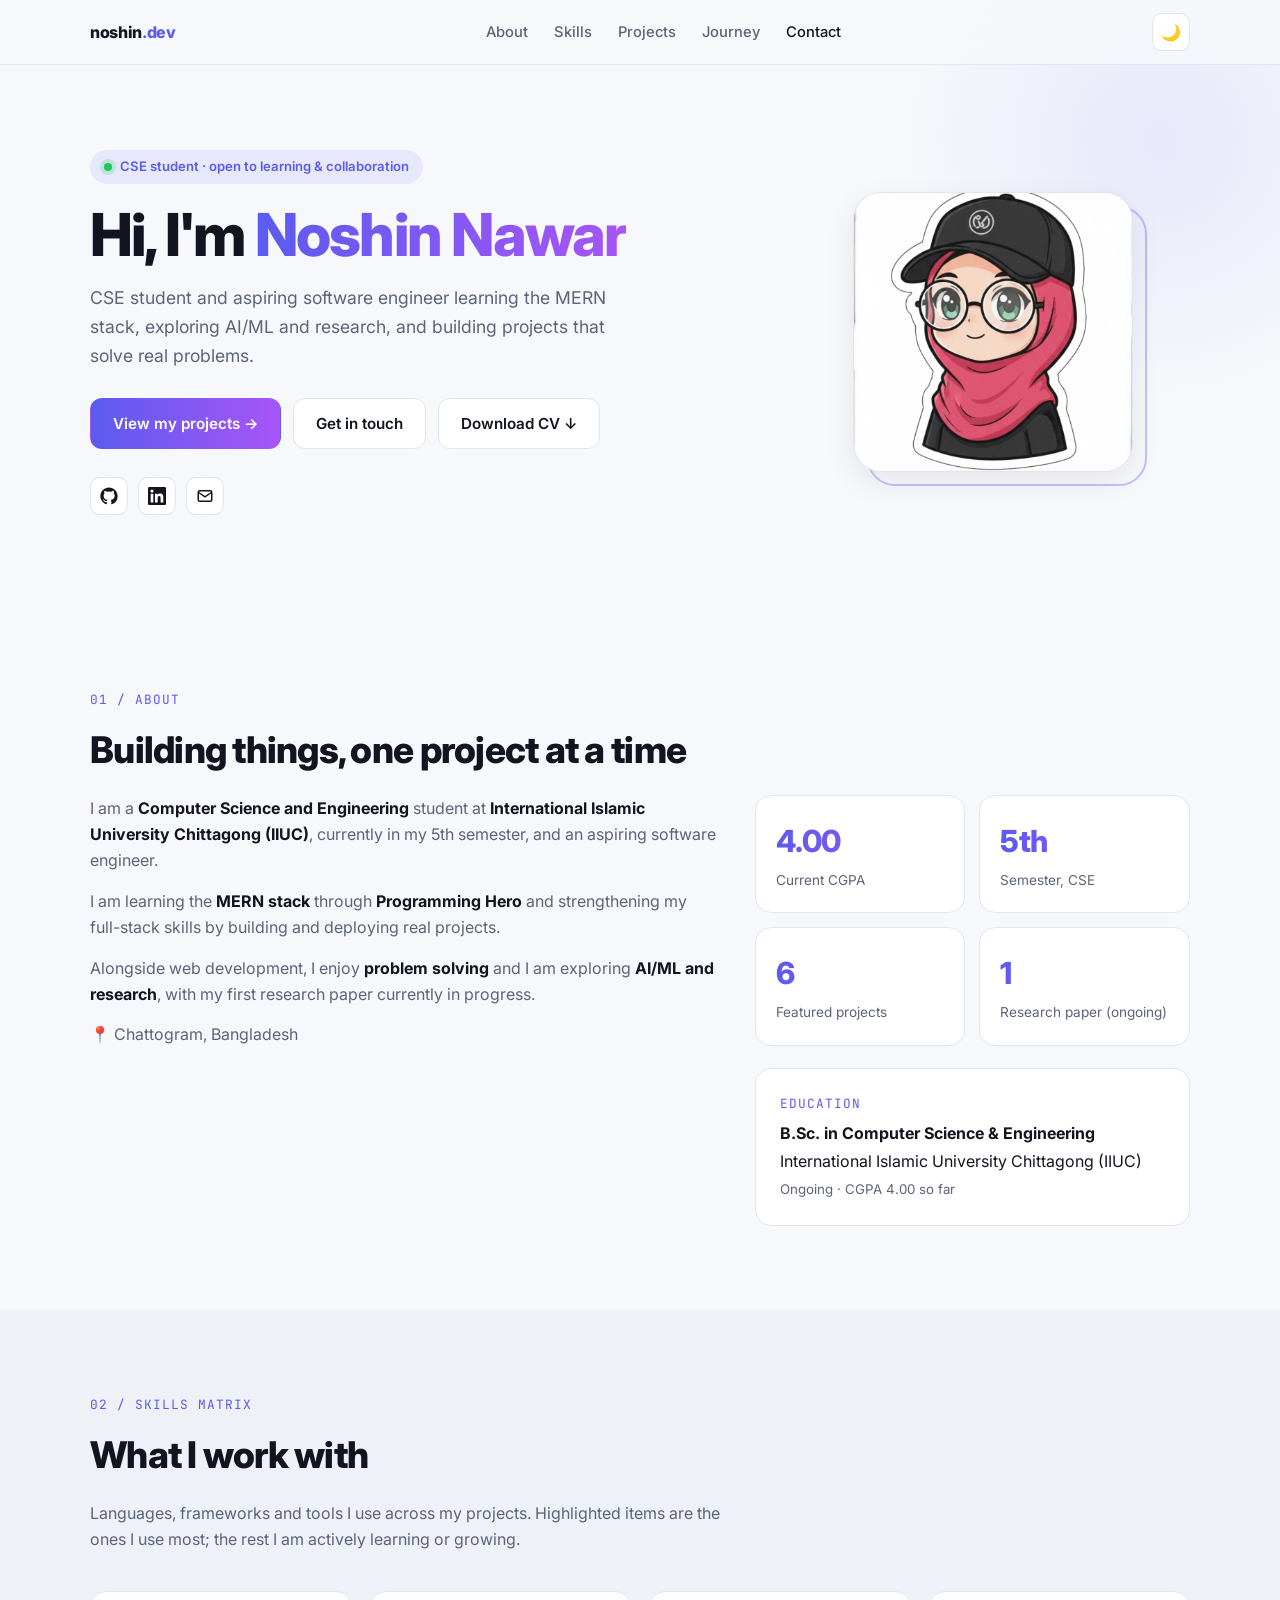
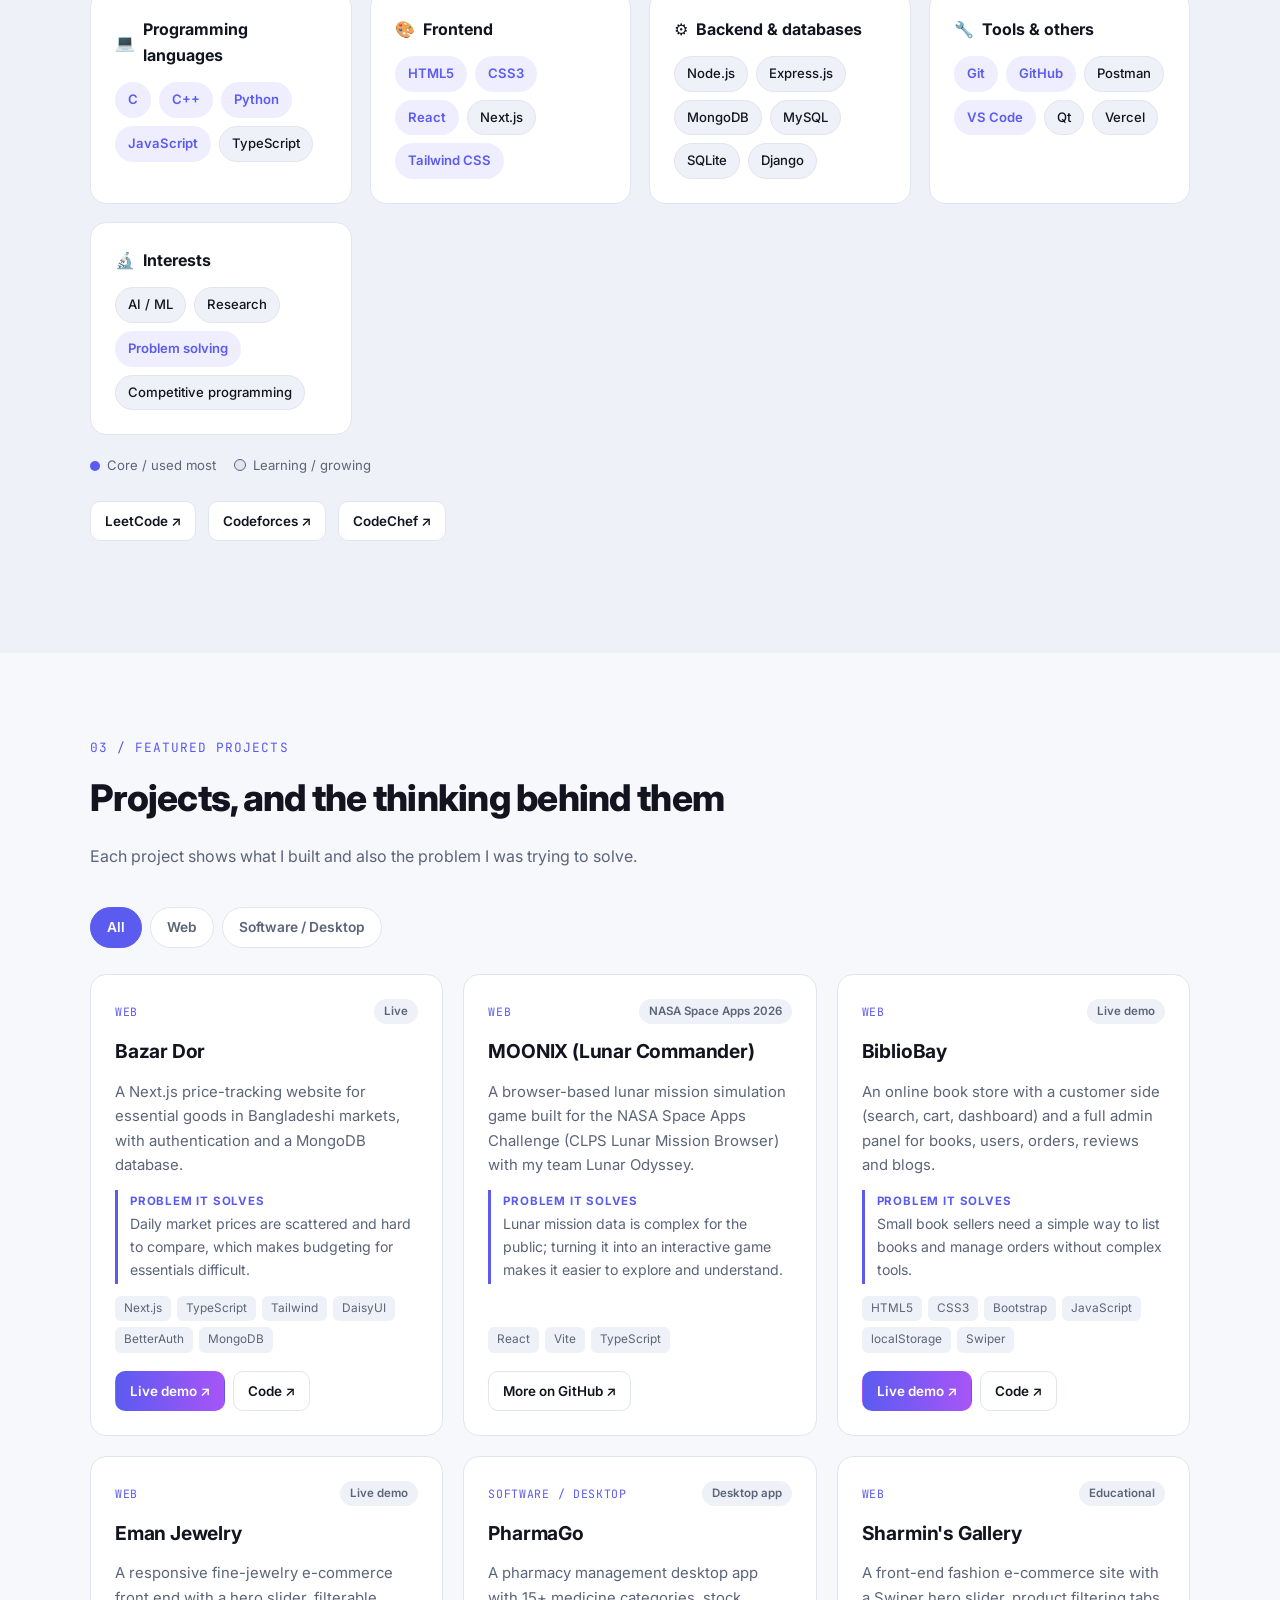
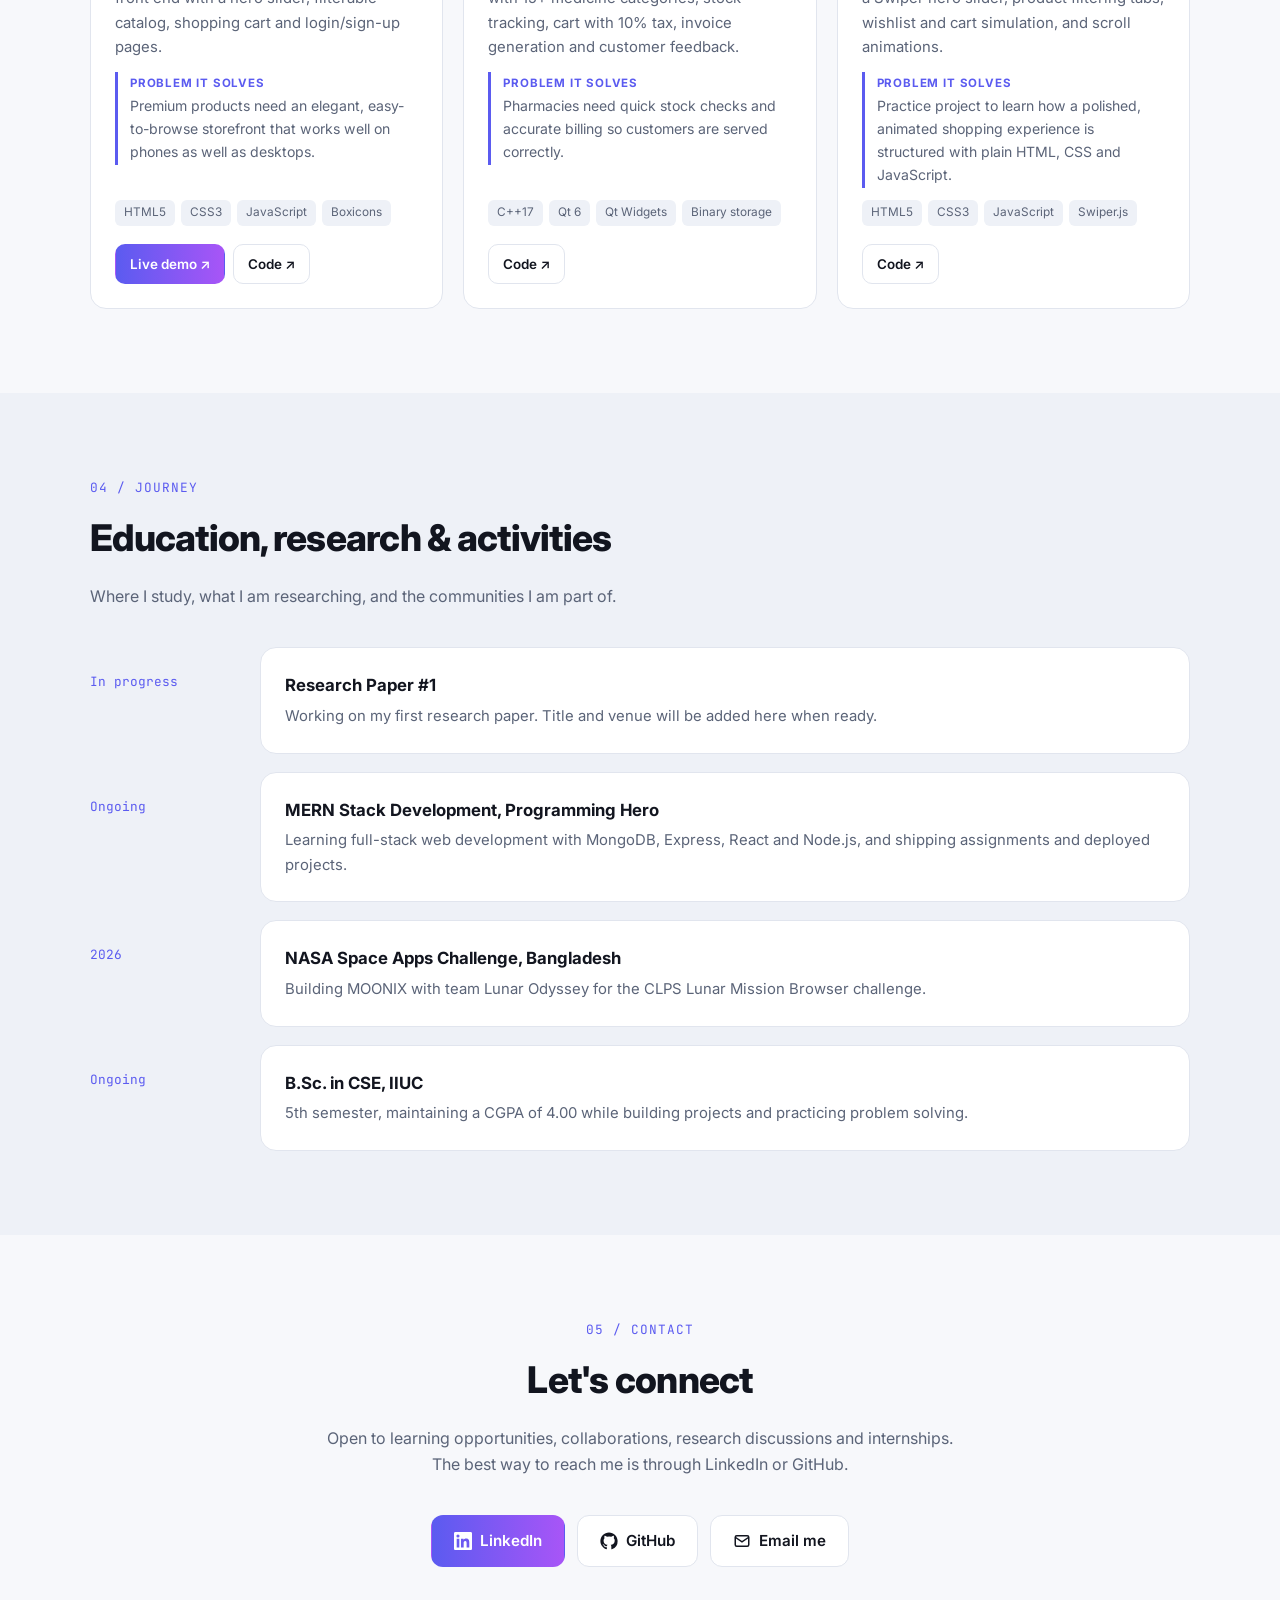
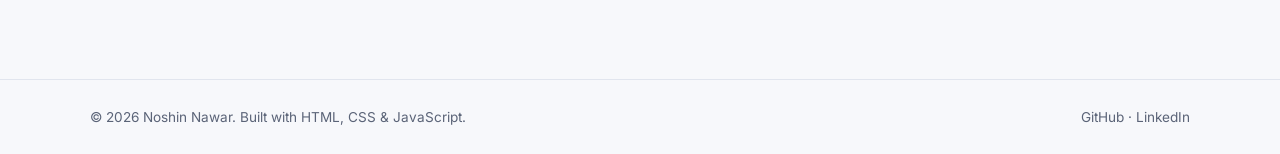
==== index.html @ 2059c321 "Initial portfolio commit" ====
<!doctype html>
<html lang="en">
  <head>
    <meta charset="UTF-8" />
    <meta name="viewport" content="width=device-width, initial-scale=1" />
    <title>Noshin Nawar | CSE Student & Aspiring Software Engineer</title>
    <meta
      name="description"
      content="Portfolio of Noshin Nawar, CSE student at IIUC, MERN stack learner, exploring AI/ML and research."
    />
    <link rel="preconnect" href="https://fonts.googleapis.com" />
    <link rel="preconnect" href="https://fonts.gstatic.com" crossorigin />
    <link
      href="https://fonts.googleapis.com/css2?family=Inter:wght@400;500;600;700;800&family=JetBrains+Mono:wght@500&display=swap"
      rel="stylesheet"
    />
    <style>
      :root {
        --bg: #f7f8fb;
        --surface: #ffffff;
        --surface-2: #eef1f7;
        --text: #12151f;
        --muted: #5b6478;
        --border: #e1e5ee;
        --accent: #5b5bf0;
        --accent-2: #a855f7;
        --accent-soft: rgba(91, 91, 240, 0.1);
        --shadow: 0 10px 30px rgba(20, 24, 50, 0.08);
        --radius: 16px;
      }
      :root[data-theme="dark"] {
        --bg: #0c0e16;
        --surface: #141826;
        --surface-2: #1b2033;
        --text: #eceff8;
        --muted: #9aa3ba;
        --border: #252b42;
        --accent: #8b8bff;
        --accent-2: #c084fc;
        --accent-soft: rgba(139, 139, 255, 0.14);
        --shadow: 0 10px 30px rgba(0, 0, 0, 0.35);
      }
      * {
        box-sizing: border-box;
        margin: 0;
        padding: 0;
      }
      html {
        scroll-behavior: smooth;
        scroll-padding-top: 76px;
      }
      body {
        font-family:
          Inter,
          system-ui,
          -apple-system,
          Segoe UI,
          sans-serif;
        background: var(--bg);
        color: var(--text);
        line-height: 1.65;
        -webkit-font-smoothing: antialiased;
      }
      a {
        color: inherit;
        text-decoration: none;
      }
      img {
        max-width: 100%;
        display: block;
      }
      .container {
        width: min(1100px, 100% - 40px);
        margin-inline: auto;
      }
      section {
        padding: 84px 0;
      }
      .eyebrow {
        font-family: "JetBrains Mono", monospace;
        font-size: 0.8rem;
        color: var(--accent);
        letter-spacing: 0.08em;
        text-transform: uppercase;
        margin-bottom: 10px;
      }
      h2 {
        font-size: clamp(1.7rem, 3.2vw, 2.3rem);
        font-weight: 800;
        letter-spacing: -0.02em;
        margin-bottom: 14px;
      }
      .lead {
        color: var(--muted);
        max-width: 640px;
        margin-bottom: 38px;
      }
      .grad {
        background: linear-gradient(90deg, var(--accent), var(--accent-2));
        -webkit-background-clip: text;
        background-clip: text;
        color: transparent;
      }

      /* nav */
      header {
        position: fixed;
        inset: 0 0 auto 0;
        z-index: 50;
        backdrop-filter: blur(14px);
        background: color-mix(in srgb, var(--bg) 82%, transparent);
        border-bottom: 1px solid var(--border);
      }
      .nav {
        display: flex;
        align-items: center;
        justify-content: space-between;
        height: 64px;
      }
      .logo {
        font-weight: 800;
        letter-spacing: -0.02em;
      }
      .logo span {
        color: var(--accent);
      }
      .nav ul {
        display: flex;
        gap: 26px;
        list-style: none;
        font-size: 0.92rem;
        font-weight: 500;
        color: var(--muted);
      }
      .nav ul a:hover,
      .nav ul a.active {
        color: var(--text);
      }
      .nav-actions {
        display: flex;
        gap: 10px;
        align-items: center;
      }
      .icon-btn {
        width: 38px;
        height: 38px;
        border-radius: 10px;
        border: 1px solid var(--border);
        background: var(--surface);
        color: var(--text);
        cursor: pointer;
        display: grid;
        place-items: center;
        font-size: 1rem;
      }
      .icon-btn:hover {
        border-color: var(--accent);
      }
      #menuBtn {
        display: none;
      }

      /* buttons */
      .btn {
        display: inline-flex;
        align-items: center;
        gap: 8px;
        padding: 12px 22px;
        border-radius: 12px;
        font-weight: 600;
        font-size: 0.95rem;
        border: 1px solid transparent;
        cursor: pointer;
        transition: 0.2s;
      }
      .btn.primary {
        background: linear-gradient(90deg, var(--accent), var(--accent-2));
        color: #fff;
      }
      .btn.primary:hover {
        transform: translateY(-2px);
        box-shadow: 0 8px 22px var(--accent-soft);
      }
      .btn.ghost {
        border-color: var(--border);
        background: var(--surface);
      }
      .btn.ghost:hover {
        border-color: var(--accent);
        color: var(--accent);
      }
      .btn.sm {
        padding: 8px 14px;
        font-size: 0.84rem;
        border-radius: 10px;
      }

      /* hero */
      .hero {
        padding: 150px 0 90px;
        position: relative;
        overflow: hidden;
      }
      .hero::before {
        content: "";
        position: absolute;
        width: 520px;
        height: 520px;
        right: -140px;
        top: -120px;
        background: radial-gradient(
          circle,
          var(--accent-soft),
          transparent 70%
        );
        z-index: -1;
      }
      .hero-grid {
        display: grid;
        grid-template-columns: 1.25fr 0.75fr;
        gap: 48px;
        align-items: center;
      }
      .badge {
        display: inline-flex;
        align-items: center;
        gap: 8px;
        padding: 6px 14px;
        border-radius: 999px;
        background: var(--accent-soft);
        color: var(--accent);
        font-size: 0.82rem;
        font-weight: 600;
        margin-bottom: 18px;
      }
      .badge i {
        width: 8px;
        height: 8px;
        border-radius: 50%;
        background: #22c55e;
        box-shadow: 0 0 0 4px rgba(34, 197, 94, 0.2);
      }
      h1 {
        font-size: clamp(2.2rem, 5.5vw, 3.7rem);
        line-height: 1.1;
        font-weight: 800;
        letter-spacing: -0.03em;
        margin-bottom: 16px;
      }
      .hero p.sub {
        color: var(--muted);
        font-size: 1.1rem;
        max-width: 560px;
        margin-bottom: 28px;
      }
      .hero-cta {
        display: flex;
        flex-wrap: wrap;
        gap: 12px;
        margin-bottom: 28px;
      }
      .socials {
        display: flex;
        gap: 10px;
      }
      .avatar-wrap {
        justify-self: center;
        position: relative;
      }
      .avatar {
        width: min(280px, 70vw);
        aspect-ratio: 1;
        border-radius: 28px;
        object-fit: cover;
        border: 1px solid var(--border);
        box-shadow: var(--shadow);
        background: var(--surface-2);
      }
      .avatar-wrap::after {
        content: "";
        position: absolute;
        inset: 14px -14px -14px 14px;
        border-radius: 28px;
        border: 2px solid var(--accent);
        opacity: 0.35;
        z-index: -1;
      }

      /* cards */
      .card {
        background: var(--surface);
        border: 1px solid var(--border);
        border-radius: var(--radius);
        padding: 24px;
        transition: 0.25s;
      }
      .card:hover {
        border-color: var(--accent);
        box-shadow: var(--shadow);
        transform: translateY(-3px);
      }

      /* about */
      .about-grid {
        display: grid;
        grid-template-columns: 1.3fr 0.9fr;
        gap: 36px;
        align-items: start;
      }
      .about-text p {
        color: var(--muted);
        margin-bottom: 14px;
      }
      .about-text p strong {
        color: var(--text);
      }
      .stats {
        display: grid;
        grid-template-columns: repeat(2, 1fr);
        gap: 14px;
      }
      .stat {
        padding: 20px;
      }
      .stat b {
        display: block;
        font-size: 1.9rem;
        font-weight: 800;
        letter-spacing: -0.02em;
      }
      .stat span {
        color: var(--muted);
        font-size: 0.85rem;
      }
      .edu {
        margin-top: 22px;
      }
      .edu h3 {
        font-size: 1rem;
        margin-bottom: 2px;
      }
      .edu small {
        color: var(--muted);
      }

      /* skills */
      .skill-grid {
        display: grid;
        grid-template-columns: repeat(auto-fit, minmax(240px, 1fr));
        gap: 18px;
      }
      .skill-card h3 {
        font-size: 1rem;
        margin-bottom: 14px;
        display: flex;
        align-items: center;
        gap: 8px;
      }
      .chips {
        display: flex;
        flex-wrap: wrap;
        gap: 8px;
      }
      .chip {
        padding: 6px 12px;
        border-radius: 999px;
        font-size: 0.82rem;
        font-weight: 500;
        background: var(--surface-2);
        border: 1px solid var(--border);
      }
      .chip.core {
        background: var(--accent-soft);
        border-color: transparent;
        color: var(--accent);
        font-weight: 600;
      }
      .legend {
        display: flex;
        gap: 18px;
        margin-top: 20px;
        font-size: 0.82rem;
        color: var(--muted);
        flex-wrap: wrap;
      }
      .legend span::before {
        content: "";
        display: inline-block;
        width: 10px;
        height: 10px;
        border-radius: 50%;
        margin-right: 7px;
        vertical-align: -1px;
      }
      .legend .l-core::before {
        background: var(--accent);
      }
      .legend .l-learn::before {
        background: var(--border);
        border: 1px solid var(--muted);
      }

      /* projects */
      .filters {
        display: flex;
        flex-wrap: wrap;
        gap: 8px;
        margin-bottom: 26px;
      }
      .filter {
        padding: 8px 16px;
        border-radius: 999px;
        border: 1px solid var(--border);
        background: var(--surface);
        color: var(--muted);
        font: inherit;
        font-size: 0.86rem;
        font-weight: 600;
        cursor: pointer;
      }
      .filter.on,
      .filter:hover {
        background: var(--accent);
        border-color: var(--accent);
        color: #fff;
      }
      .proj-grid {
        display: grid;
        grid-template-columns: repeat(auto-fill, minmax(310px, 1fr));
        gap: 20px;
      }
      .proj {
        display: flex;
        flex-direction: column;
        gap: 12px;
      }
      .proj .top {
        display: flex;
        justify-content: space-between;
        align-items: center;
        gap: 10px;
      }
      .proj .tag {
        font-family: "JetBrains Mono", monospace;
        font-size: 0.72rem;
        color: var(--accent);
        text-transform: uppercase;
        letter-spacing: 0.06em;
      }
      .proj .status {
        font-size: 0.72rem;
        padding: 3px 10px;
        border-radius: 999px;
        background: var(--surface-2);
        color: var(--muted);
        font-weight: 600;
      }
      .proj h3 {
        font-size: 1.2rem;
        letter-spacing: -0.01em;
      }
      .proj p.desc {
        color: var(--muted);
        font-size: 0.93rem;
      }
      .why {
        border-left: 3px solid var(--accent);
        padding: 2px 0 2px 12px;
        font-size: 0.88rem;
      }
      .why b {
        display: block;
        font-size: 0.72rem;
        text-transform: uppercase;
        letter-spacing: 0.07em;
        color: var(--accent);
        margin-bottom: 1px;
      }
      .why span {
        color: var(--muted);
      }
      .proj .stack {
        display: flex;
        flex-wrap: wrap;
        gap: 6px;
        margin-top: auto;
      }
      .proj .stack em {
        font-style: normal;
        font-size: 0.74rem;
        padding: 3px 9px;
        border-radius: 6px;
        background: var(--surface-2);
        color: var(--muted);
      }
      .proj .links {
        display: flex;
        gap: 8px;
        flex-wrap: wrap;
        margin-top: 6px;
      }
      .hidden {
        display: none !important;
      }

      /* timeline */
      .tl {
        display: grid;
        gap: 18px;
      }
      .tl-item {
        display: grid;
        grid-template-columns: 150px 1fr;
        gap: 20px;
        align-items: start;
      }
      .tl-date {
        font-family: "JetBrains Mono", monospace;
        font-size: 0.8rem;
        color: var(--accent);
        padding-top: 24px;
      }
      .tl-item h3 {
        font-size: 1.05rem;
        margin-bottom: 4px;
      }
      .tl-item p {
        color: var(--muted);
        font-size: 0.93rem;
      }

      /* contact */
      .contact {
        text-align: center;
      }
      .contact .lead {
        margin-inline: auto;
      }
      .contact .hero-cta {
        justify-content: center;
      }
      footer {
        border-top: 1px solid var(--border);
        padding: 26px 0;
        color: var(--muted);
        font-size: 0.85rem;
      }
      footer .container {
        display: flex;
        justify-content: space-between;
        gap: 12px;
        flex-wrap: wrap;
      }

      .reveal {
        opacity: 0;
        transform: translateY(18px);
        transition: 0.6s ease;
      }
      .reveal.in {
        opacity: 1;
        transform: none;
      }

      @media (max-width: 860px) {
        .hero {
          padding-top: 120px;
        }
        .hero-grid,
        .about-grid {
          grid-template-columns: 1fr;
        }
        .avatar-wrap {
          order: -1;
          justify-self: start;
        }
        .avatar {
          width: 150px;
          border-radius: 22px;
        }
        .nav ul {
          position: absolute;
          top: 64px;
          left: 0;
          right: 0;
          flex-direction: column;
          gap: 0;
          background: var(--bg);
          border-bottom: 1px solid var(--border);
          display: none;
        }
        .nav ul.open {
          display: flex;
        }
        .nav ul li a {
          display: block;
          padding: 14px 20px;
        }
        #menuBtn {
          display: grid;
        }
        .tl-item {
          grid-template-columns: 1fr;
          gap: 0;
        }
        .tl-date {
          padding-top: 0;
          margin-bottom: 6px;
        }
        section {
          padding: 64px 0;
        }
      }
      @media (prefers-reduced-motion: reduce) {
        * {
          transition: none !important;
        }
        html {
          scroll-behavior: auto;
        }
        .reveal {
          opacity: 1;
          transform: none;
        }
      }
    </style>
  </head>
  <body>
    <header>
      <div class="container nav">
        <a href="#home" class="logo">noshin<span>.dev</span></a>
        <ul id="navLinks">
          <li><a href="#about">About</a></li>
          <li><a href="#skills">Skills</a></li>
          <li><a href="#projects">Projects</a></li>
          <li><a href="#journey">Journey</a></li>
          <li><a href="#contact">Contact</a></li>
        </ul>
        <div class="nav-actions">
          <button class="icon-btn" id="themeBtn" aria-label="Toggle dark mode">
            🌙
          </button>
          <button class="icon-btn" id="menuBtn" aria-label="Open menu">
            ☰
          </button>
        </div>
      </div>
    </header>

    <main id="home">
      <!-- HERO -->
      <section class="hero">
        <div class="container hero-grid">
          <div>
            <div class="badge"><i></i><span id="heroBadge"></span></div>
            <h1>Hi, I'm <span class="grad" id="heroName"></span></h1>
            <p class="sub" id="heroSub"></p>
            <div class="hero-cta">
              <a href="#projects" class="btn primary">View my projects →</a>
              <a href="#contact" class="btn ghost">Get in touch</a>
              <a href="assets/Noshin_Nawar_CV.pdf" class="btn ghost" download>
                Download CV ↓ </a>
            </div>
            <div class="socials" id="heroSocials"></div>
          </div>
          <div class="avatar-wrap">
            <img class="avatar" id="avatar" alt="Portrait of Noshin Nawar" />
          </div>
        </div>
      </section>

      <!-- ABOUT -->
      <section id="about">
        <div class="container">
          <div class="eyebrow">01 / About</div>
          <h2>Building things, one project at a time</h2>
          <div class="about-grid">
            <div class="about-text" id="aboutText"></div>
            <div>
              <div class="stats" id="stats"></div>
              <div class="card edu" id="edu"></div>
            </div>
          </div>
        </div>
      </section>

      <!-- SKILLS -->
      <section id="skills" style="background: var(--surface-2)">
        <div class="container">
          <div class="eyebrow">02 / Skills matrix</div>
          <h2>What I work with</h2>
          <p class="lead">
            Languages, frameworks and tools I use across my projects.
            Highlighted items are the ones I use most; the rest I am actively
            learning or growing.
          </p>
          <div class="skill-grid" id="skillGrid"></div>
          <div class="legend">
            <span class="l-core">Core / used most</span
            ><span class="l-learn">Learning / growing</span>
          </div>
          <div class="hero-cta" id="cpLinks" style="margin-top: 24px"></div>
        </div>
      </section>

      <!-- PROJECTS -->
      <section id="projects">
        <div class="container">
          <div class="eyebrow">03 / Featured projects</div>
          <h2>Projects, and the thinking behind them</h2>
          <p class="lead">
            Each project shows what I built and also the problem I was trying to
            solve.
          </p>
          <div class="filters" id="filters"></div>
          <div class="proj-grid" id="projGrid"></div>
        </div>
      </section>

      <!-- JOURNEY -->
      <section id="journey" style="background: var(--surface-2)">
        <div class="container">
          <div class="eyebrow">04 / Journey</div>
          <h2>Education, research &amp; activities</h2>
          <p class="lead">
            Where I study, what I am researching, and the communities I am part
            of.
          </p>
          <div class="tl" id="timeline"></div>
        </div>
      </section>

      <!-- CONTACT -->
      <section id="contact" class="contact">
        <div class="container">
          <div class="eyebrow">05 / Contact</div>
          <h2>Let's connect</h2>
          <p class="lead">
            Open to learning opportunities, collaborations, research discussions
            and internships. The best way to reach me is through LinkedIn or
            GitHub.
          </p>
          <div class="hero-cta" id="contactBtns"></div>
        </div>
      </section>
    </main>

    <footer>
      <div class="container">
        <span
          >© <span id="year"></span> Noshin Nawar. Built with HTML, CSS &amp;
          JavaScript.</span
        >
        <span id="footLinks"></span>
      </div>
    </footer>

    <noscript
      ><p style="padding: 20px; text-align: center">
        Please enable JavaScript to view this portfolio.
      </p></noscript
    >

    <script>
      /* =====================================================================
   EDIT YOUR CONTENT HERE. Everything on the page is generated from this
   one object. Update CGPA, add projects, research, etc. and save.
   ===================================================================== */
      const DATA = {
        name: "Noshin Nawar",
        badge: "CSE student · open to learning & collaboration",
        tagline:
          "CSE student and aspiring software engineer learning the MERN stack, exploring AI/ML and research, and building projects that solve real problems.",
        avatar: "images/1763734244346.jpg",
        location: "Chattogram, Bangladesh",
        links: {
          github: "https://github.com/NoshinStar",
          linkedin: "https://www.linkedin.com/in/noshin-nawar06/",
          leetcode: "https://leetcode.com/u/Noshin06/",
          codeforces: "https://codeforces.com/profile/Noshin_Nawar17",
          codechef: "https://www.codechef.com/users/nosh_star_20",
          cv: "assets/Noshin_Nawar_CV.pdf",
          email: "noshinnawar06@gmail.com",
        },
        about: [
          "I am a <strong>Computer Science and Engineering</strong> student at <strong>International Islamic University Chittagong (IIUC)</strong>, currently in my 5th semester, and an aspiring software engineer.",
          "I am learning the <strong>MERN stack</strong> through <strong>Programming Hero</strong> and strengthening my full-stack skills by building and deploying real projects.",
          "Alongside web development, I enjoy <strong>problem solving</strong> and I am exploring <strong>AI/ML and research</strong>, with my first research paper currently in progress.",
        ],
        stats: [
          { value: "4.00", label: "Current CGPA" },
          { value: "5th", label: "Semester, CSE" },
          { value: "6", label: "Featured projects" },
          { value: "1", label: "Research paper (ongoing)" },
        ],
        education: {
          title: "B.Sc. in Computer Science & Engineering",
          place: "International Islamic University Chittagong (IIUC)",
          note: "Ongoing · CGPA 4.00 so far",
        },
        skills: [
          {
            group: "Programming languages",
            icon: "💻",
            items: [
              ["C", 1],
              ["C++", 1],
              ["Python", 1],
              ["JavaScript", 1],
              ["TypeScript", 0],
            ],
          },
          {
            group: "Frontend",
            icon: "🎨",
            items: [
              ["HTML5", 1],
              ["CSS3", 1],
              ["React", 1],
              ["Next.js", 0],
              ["Tailwind CSS", 1],
            ],
          },
          {
            group: "Backend & databases",
            icon: "⚙️",
            items: [
              ["Node.js", 0],
              ["Express.js", 0],
              ["MongoDB", 0],
              ["MySQL", 0],
              ["SQLite", 0],
              ["Django", 0],
            ],
          },
          {
            group: "Tools & others",
            icon: "🔧",
            items: [
              ["Git", 1],
              ["GitHub", 1],
              ["Postman", 0],
              ["VS Code", 1],
              ["Qt", 0],
              ["Vercel", 0],
            ],
          },
          {
            group: "Interests",
            icon: "🔬",
            items: [
              ["AI / ML", 0],
              ["Research", 0],
              ["Problem solving", 1],
              ["Competitive programming", 0],
            ],
          },
        ],
        /* cat: web | ai | systems */
        projects: [
          {
            title: "Bazar Dor",
            cat: "web",
            status: "Live",
            desc: "A Next.js price-tracking website for essential goods in Bangladeshi markets, with authentication and a MongoDB database.",
            problem:
              "Daily market prices are scattered and hard to compare, which makes budgeting for essentials difficult.",
            stack: [
              "Next.js",
              "TypeScript",
              "Tailwind",
              "DaisyUI",
              "BetterAuth",
              "MongoDB",
            ],
            live: "https://bazar-dor-phi-ten.vercel.app",
            repo: "https://github.com/NoshinStar/bazar-dor",
          },
          {
            title: "MOONIX (Lunar Commander)",
            cat: "web",
            status: "NASA Space Apps 2026",
            desc: "A browser-based lunar mission simulation game built for the NASA Space Apps Challenge (CLPS Lunar Mission Browser) with my team Lunar Odyssey.",
            problem:
              "Lunar mission data is complex for the public; turning it into an interactive game makes it easier to explore and understand.",
            stack: ["React", "Vite", "TypeScript"],
            live: "",
            repo: "",
          },
          {
            title: "BiblioBay",
            cat: "web",
            status: "Live demo",
            desc: "An online book store with a customer side (search, cart, dashboard) and a full admin panel for books, users, orders, reviews and blogs.",
            problem:
              "Small book sellers need a simple way to list books and manage orders without complex tools.",
            stack: [
              "HTML5",
              "CSS3",
              "Bootstrap",
              "JavaScript",
              "localStorage",
              "Swiper",
            ],
            live: "https://noshinstar.github.io/BIBLIOBAY/",
            repo: "https://github.com/NoshinStar/BIBLIOBAY",
          },
          {
            title: "Eman Jewelry",
            cat: "web",
            status: "Live demo",
            desc: "A responsive fine-jewelry e-commerce front end with a hero slider, filterable catalog, shopping cart and login/sign-up pages.",
            problem:
              "Premium products need an elegant, easy-to-browse storefront that works well on phones as well as desktops.",
            stack: ["HTML5", "CSS3", "JavaScript", "Boxicons"],
            live: "https://noshinstar.github.io/Eman-Jewelry-Exquisite-Fine-Jewelry-E-commerce-Store/",
            repo: "https://github.com/NoshinStar/Eman-Jewelry-Exquisite-Fine-Jewelry-E-commerce-Store",
          },
          {
            title: "PharmaGo",
            cat: "systems",
            status: "Desktop app",
            desc: "A pharmacy management desktop app with 15+ medicine categories, stock tracking, cart with 10% tax, invoice generation and customer feedback.",
            problem:
              "Pharmacies need quick stock checks and accurate billing so customers are served correctly.",
            stack: ["C++17", "Qt 6", "Qt Widgets", "Binary storage"],
            live: "",
            repo: "https://github.com/NoshinStar/PharmaGo---Pharmacy-Management-System",
          },
          {
            title: "Sharmin's Gallery",
            cat: "web",
            status: "Educational",
            desc: "A front-end fashion e-commerce site with a Swiper hero slider, product filtering tabs, wishlist and cart simulation, and scroll animations.",
            problem:
              "Practice project to learn how a polished, animated shopping experience is structured with plain HTML, CSS and JavaScript.",
            stack: ["HTML5", "CSS3", "JavaScript", "Swiper.js"],
            live: "",
            repo: "https://github.com/NoshinStar/Sharmins-Gallery-Fashion-E-Commerce-Project",
          },
        ],
        journey: [
          {
            date: "In progress",
            title: "Research Paper #1",
            text: "Working on my first research paper. Title and venue will be added here when ready.",
          },
          {
            date: "Ongoing",
            title: "MERN Stack Development, Programming Hero",
            text: "Learning full-stack web development with MongoDB, Express, React and Node.js, and shipping assignments and deployed projects.",
          },
          {
            date: "2026",
            title: "NASA Space Apps Challenge, Bangladesh",
            text: "Building MOONIX with team Lunar Odyssey for the CLPS Lunar Mission Browser challenge.",
          },
          {
            date: "Ongoing",
            title: "B.Sc. in CSE, IIUC",
            text: "5th semester, maintaining a CGPA of 4.00 while building projects and practicing problem solving.",
          },
        ],
      };

      /* ============================ RENDERING ============================ */
      const $ = (s) => document.querySelector(s);
      const esc = (s) =>
        String(s).replace(
          /[&<>"']/g,
          (c) =>
            ({
              "&": "&amp;",
              "<": "&lt;",
              ">": "&gt;",
              '"': "&quot;",
              "'": "&#39;",
            })[c],
        );
      const ico = {
        github:
          '<svg width="18" height="18" viewBox="0 0 24 24" fill="currentColor"><path d="M12 .5C5.7.5.5 5.7.5 12c0 5.1 3.3 9.4 7.9 10.9.6.1.8-.3.8-.6v-2c-3.2.7-3.9-1.5-3.9-1.5-.5-1.3-1.3-1.7-1.3-1.7-1-.7.1-.7.1-.7 1.2.1 1.8 1.2 1.8 1.2 1 1.8 2.8 1.3 3.4 1 .1-.8.4-1.3.8-1.6-2.6-.3-5.3-1.3-5.3-5.7 0-1.3.5-2.3 1.2-3.1-.1-.3-.5-1.5.1-3.1 0 0 1-.3 3.2 1.2a11 11 0 0 1 5.8 0c2.2-1.5 3.2-1.2 3.2-1.2.6 1.6.2 2.8.1 3.1.8.8 1.2 1.8 1.2 3.1 0 4.4-2.7 5.4-5.300 5.700.4.4.8 1.100.8 2.200v3.300c0 .3.2.7.8.6A11.500 11.500 0 0 0 23.500 12C23.500 5.700 18.300.5 12 .5z"/></svg>',
        linkedin:
          '<svg width="18" height="18" viewBox="0 0 24 24" fill="currentColor"><path d="M20.4 20.5h-3.6v-5.6c0-1.300 0-3-1.800-3s-2.100 1.400-2.100 2.900v5.700H9.300V9h3.400v1.600c.5-.9 1.600-1.800 3.400-1.800 3.600 0 4.300 2.400 4.300 5.500v6.200zM5.300 7.400a2.100 2.100 0 1 1 0-4.200 2.100 2.100 0 0 1 0 4.200zM7.100 20.500H3.600V9h3.500v11.500zM22.200 0H1.800C.8 0 0 .8 0 1.700v20.600c0 .9.8 1.700 1.800 1.700h20.400c1 0 1.800-.8 1.800-1.700V1.700C24 .8 23.200 0 22.200 0z"/></svg>',
        mail: '<svg width="18" height="18" viewBox="0 0 24 24" fill="none" stroke="currentColor" stroke-width="2"><rect x="3" y="5" width="18" height="14" rx="2"/><path d="m3 7 9 6 9-6"/></svg>',
      };
      const L = DATA.links;

      // hero
      document.title =
        DATA.name + " | CSE Student & Aspiring Software Engineer";
      $("#heroName").textContent = DATA.name;
      $("#heroBadge").textContent = DATA.badge;
      $("#heroSub").textContent = DATA.tagline;
      const av = $("#avatar");
      av.src = DATA.avatar;
      av.onerror = () => {
        av.onerror = null;
        av.src =
          "data:image/svg+xml;utf8," +
          encodeURIComponent(
            '<svg xmlns="http://www.w3.org/2000/svg" width="400" height="400"><rect width="400" height="400" fill="#5b5bf0"/><text x="50%" y="55%" font-family="Arial" font-size="150" fill="#fff" text-anchor="middle" dominant-baseline="middle">NN</text></svg>',
          );
      };
      const social = (href, icon, label, cls = "icon-btn") =>
        `<a class="${cls}" href="${esc(href)}" target="_blank" rel="noopener" aria-label="${label}" title="${label}">${icon}</a>`;
      $("#heroSocials").innerHTML =
        social(L.github, ico.github, "GitHub") +
        social(L.linkedin, ico.linkedin, "LinkedIn") +
        (L.email ? social("mailto:" + L.email, ico.mail, "Email") : "");

      // about
      $("#aboutText").innerHTML =
        DATA.about.map((p) => `<p>${p}</p>`).join("") +
        `<p>📍 ${esc(DATA.location)}</p>`;
      $("#stats").innerHTML = DATA.stats
        .map(
          (s) =>
            `<div class="card stat"><b class="grad">${esc(s.value)}</b><span>${esc(s.label)}</span></div>`,
        )
        .join("");
      $("#edu").innerHTML =
        `<div class="eyebrow" style="margin-bottom:6px">Education</div><h3>${esc(DATA.education.title)}</h3><div>${esc(DATA.education.place)}</div><small>${esc(DATA.education.note)}</small>`;

      // skills
      $("#skillGrid").innerHTML = DATA.skills
        .map(
          (g) => `
  <div class="card skill-card">
    <h3><span>${g.icon}</span>${esc(g.group)}</h3>
    <div class="chips">${g.items.map(([n, core]) => `<span class="chip${core ? " core" : ""}">${esc(n)}</span>`).join("")}</div>
  </div>`,
        )
        .join("");

      $("#cpLinks").innerHTML = [
        ["LeetCode", L.leetcode],
        ["Codeforces", L.codeforces],
        ["CodeChef", L.codechef],
      ]
        .map(
          ([name, url]) =>
            `<a class="btn ghost sm" href="${esc(url)}"
      target="_blank" rel="noopener noreferrer">${name} ↗</a>`,
        )
        .join("");

      // projects
      const cats = { all: "All", web: "Web", systems: "Software / Desktop" };
      $("#filters").innerHTML = Object.entries(cats)
        .map(
          ([k, v], i) =>
            `<button class="filter${i === 0 ? " on" : ""}" data-f="${k}">${v}</button>`,
        )
        .join("");
      $("#projGrid").innerHTML = DATA.projects
        .map(
          (p) => `
  <article class="card proj" data-cat="${p.cat}">
    <div class="top"><span class="tag">${esc(cats[p.cat] || p.cat)}</span><span class="status">${esc(p.status)}</span></div>
    <h3>${esc(p.title)}</h3>
    <p class="desc">${esc(p.desc)}</p>
    <div class="why"><b>Problem it solves</b><span>${esc(p.problem)}</span></div>
    <div class="stack">${p.stack.map((s) => `<em>${esc(s)}</em>`).join("")}</div>
    <div class="links">
      ${p.live ? `<a class="btn primary sm" href="${esc(p.live)}" target="_blank" rel="noopener">Live demo ↗</a>` : ""}
      ${p.repo ? `<a class="btn ghost sm" href="${esc(p.repo)}" target="_blank" rel="noopener">Code ↗</a>` : ""}
      ${!p.live && !p.repo ? `<a class="btn ghost sm" href="${esc(L.github)}" target="_blank" rel="noopener">More on GitHub ↗</a>` : ""}
    </div>
  </article>`,
        )
        .join("");
      document.querySelectorAll(".filter").forEach((b) =>
        b.addEventListener("click", () => {
          document
            .querySelectorAll(".filter")
            .forEach((x) => x.classList.toggle("on", x === b));
          document
            .querySelectorAll(".proj")
            .forEach((c) =>
              c.classList.toggle(
                "hidden",
                b.dataset.f !== "all" && c.dataset.cat !== b.dataset.f,
              ),
            );
        }),
      );

      // journey
      $("#timeline").innerHTML = DATA.journey
        .map(
          (j) => `
  <div class="tl-item"><div class="tl-date">${esc(j.date)}</div>
  <div class="card"><h3>${esc(j.title)}</h3><p>${esc(j.text)}</p></div></div>`,
        )
        .join("");

      // contact + footer
      $("#contactBtns").innerHTML =
        `<a class="btn primary" href="${esc(L.linkedin)}" target="_blank" rel="noopener">${ico.linkedin} LinkedIn</a>` +
        `<a class="btn ghost" href="${esc(L.github)}" target="_blank" rel="noopener">${ico.github} GitHub</a>` +
        (L.email
          ? `<a class="btn ghost" href="mailto:${esc(L.email)}">${ico.mail} Email me</a>`
          : "");
      $("#footLinks").innerHTML =
        `<a href="${esc(L.github)}" target="_blank" rel="noopener">GitHub</a> · <a href="${esc(L.linkedin)}" target="_blank" rel="noopener">LinkedIn</a>`;
      $("#year").textContent = new Date().getFullYear();

      /* ============================ BEHAVIOUR ============================ */
      // theme
      const root = document.documentElement,
        tb = $("#themeBtn");
      let saved = null;
      try {
        saved = localStorage.getItem("theme");
      } catch (e) {}
      const initial =
        saved ||
        (matchMedia("(prefers-color-scheme: dark)").matches ? "dark" : "light");
      const setTheme = (t) => {
        root.dataset.theme = t;
        tb.textContent = t === "dark" ? "☀️" : "🌙";
        try {
          localStorage.setItem("theme", t);
        } catch (e) {}
      };
      setTheme(initial);
      tb.addEventListener("click", () =>
        setTheme(root.dataset.theme === "dark" ? "light" : "dark"),
      );

      // mobile menu
      const nl = $("#navLinks");
      $("#menuBtn").addEventListener("click", () =>
        nl.classList.toggle("open"),
      );
      nl.querySelectorAll("a").forEach((a) =>
        a.addEventListener("click", () => nl.classList.remove("open")),
      );

      // reveal on scroll + active link
      const targets = document.querySelectorAll(".card, .about-text, .filters");
      targets.forEach((t) => t.classList.add("reveal"));
      if ("IntersectionObserver" in window) {
        const io = new IntersectionObserver(
          (es) =>
            es.forEach((e) => {
              if (e.isIntersecting) {
                e.target.classList.add("in");
                io.unobserve(e.target);
              }
            }),
          { threshold: 0.08 },
        );
        targets.forEach((t) => io.observe(t));
        const links = [...nl.querySelectorAll("a")];
        const so = new IntersectionObserver(
          (es) =>
            es.forEach((e) => {
              if (e.isIntersecting)
                links.forEach((a) =>
                  a.classList.toggle(
                    "active",
                    a.getAttribute("href") === "#" + e.target.id,
                  ),
                );
            }),
          { rootMargin: "-45% 0px -50% 0px" },
        );
        document.querySelectorAll("section[id]").forEach((s) => so.observe(s));
      } else {
        targets.forEach((t) => t.classList.add("in"));
      }
    </script>
  </body>
</html>
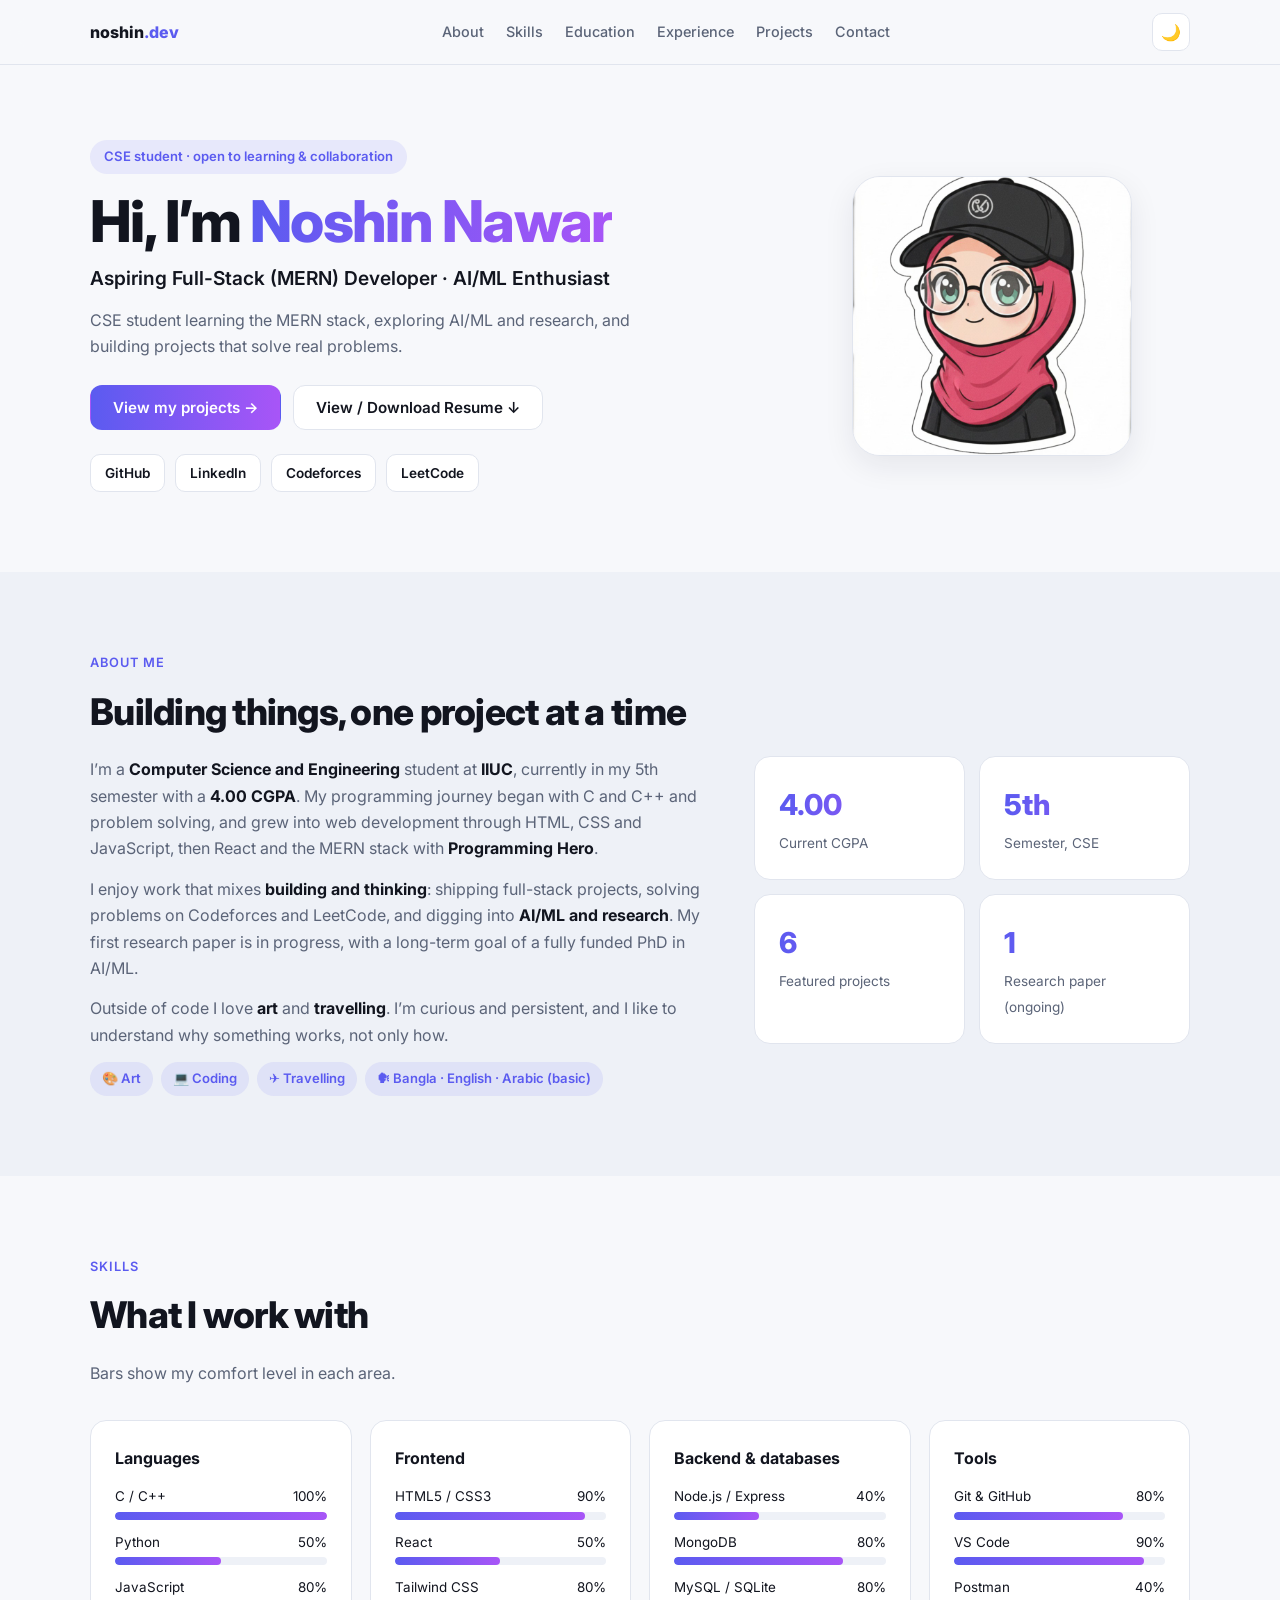
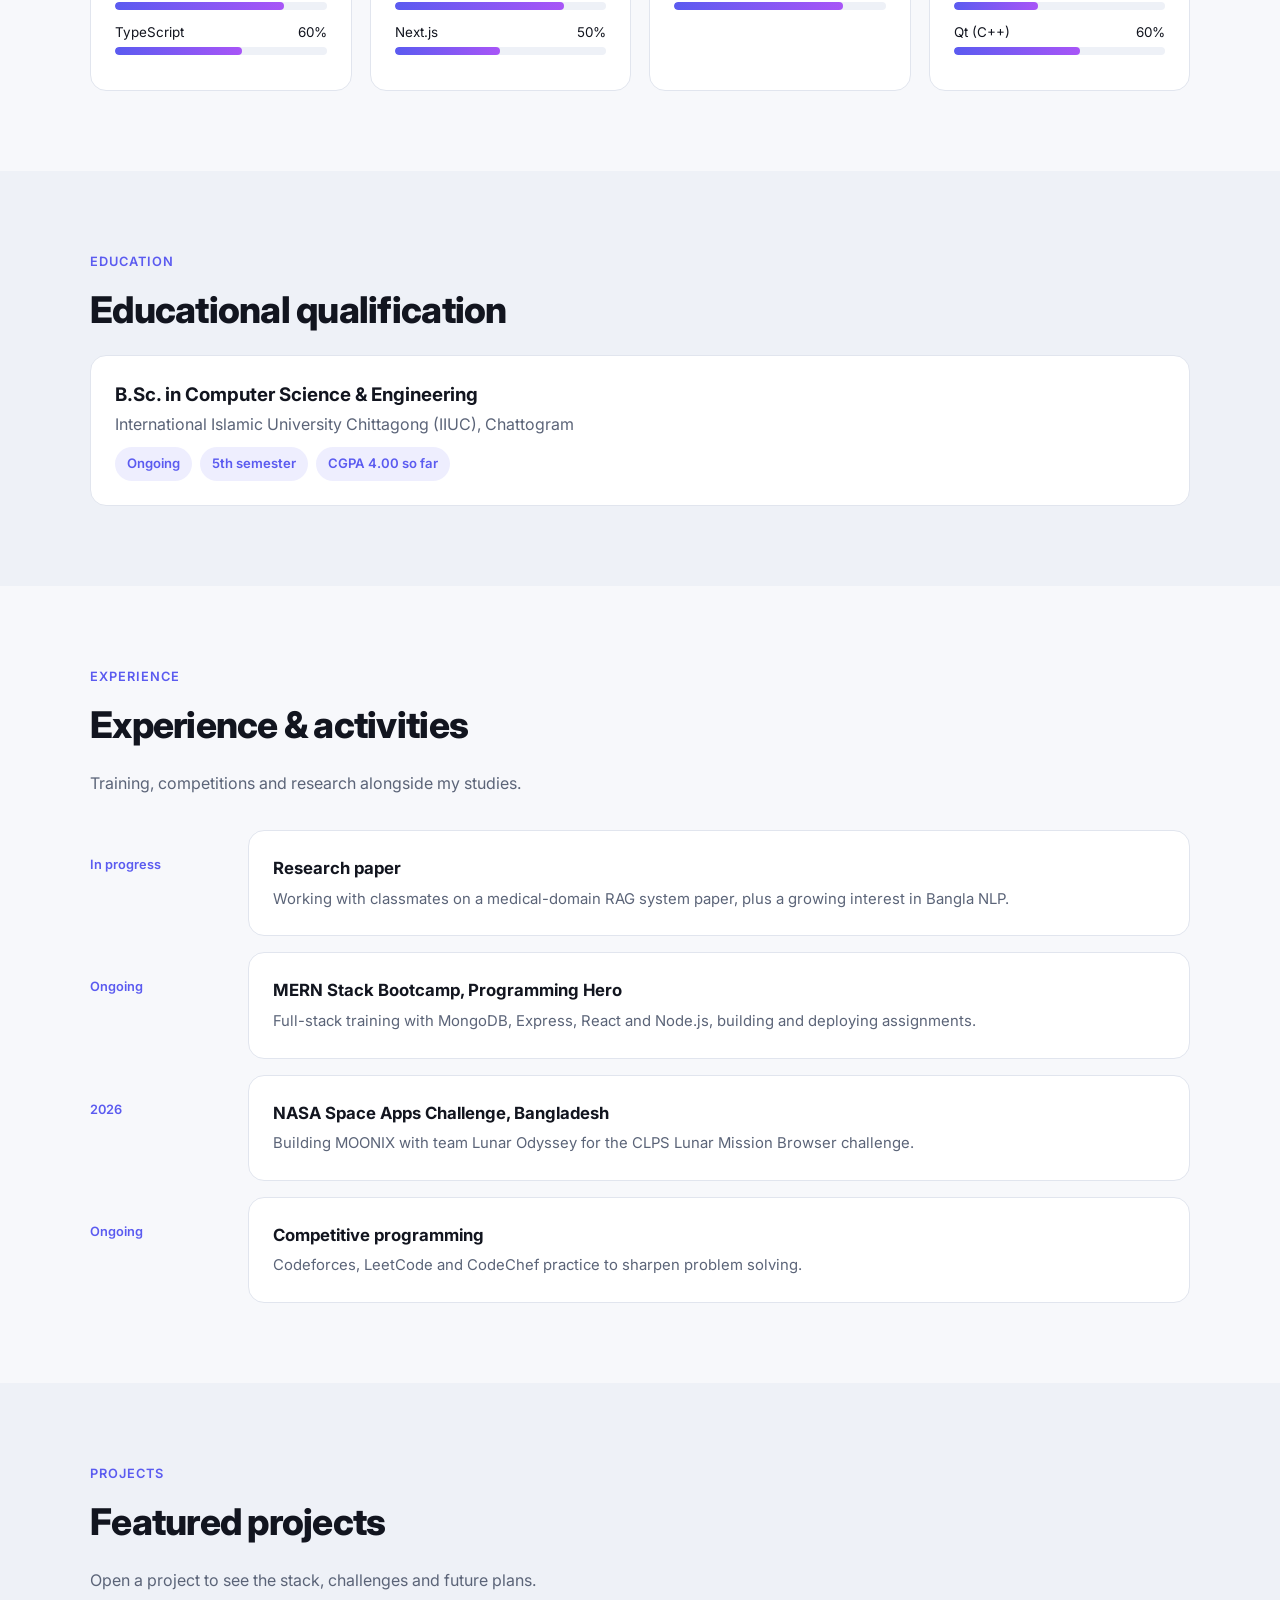
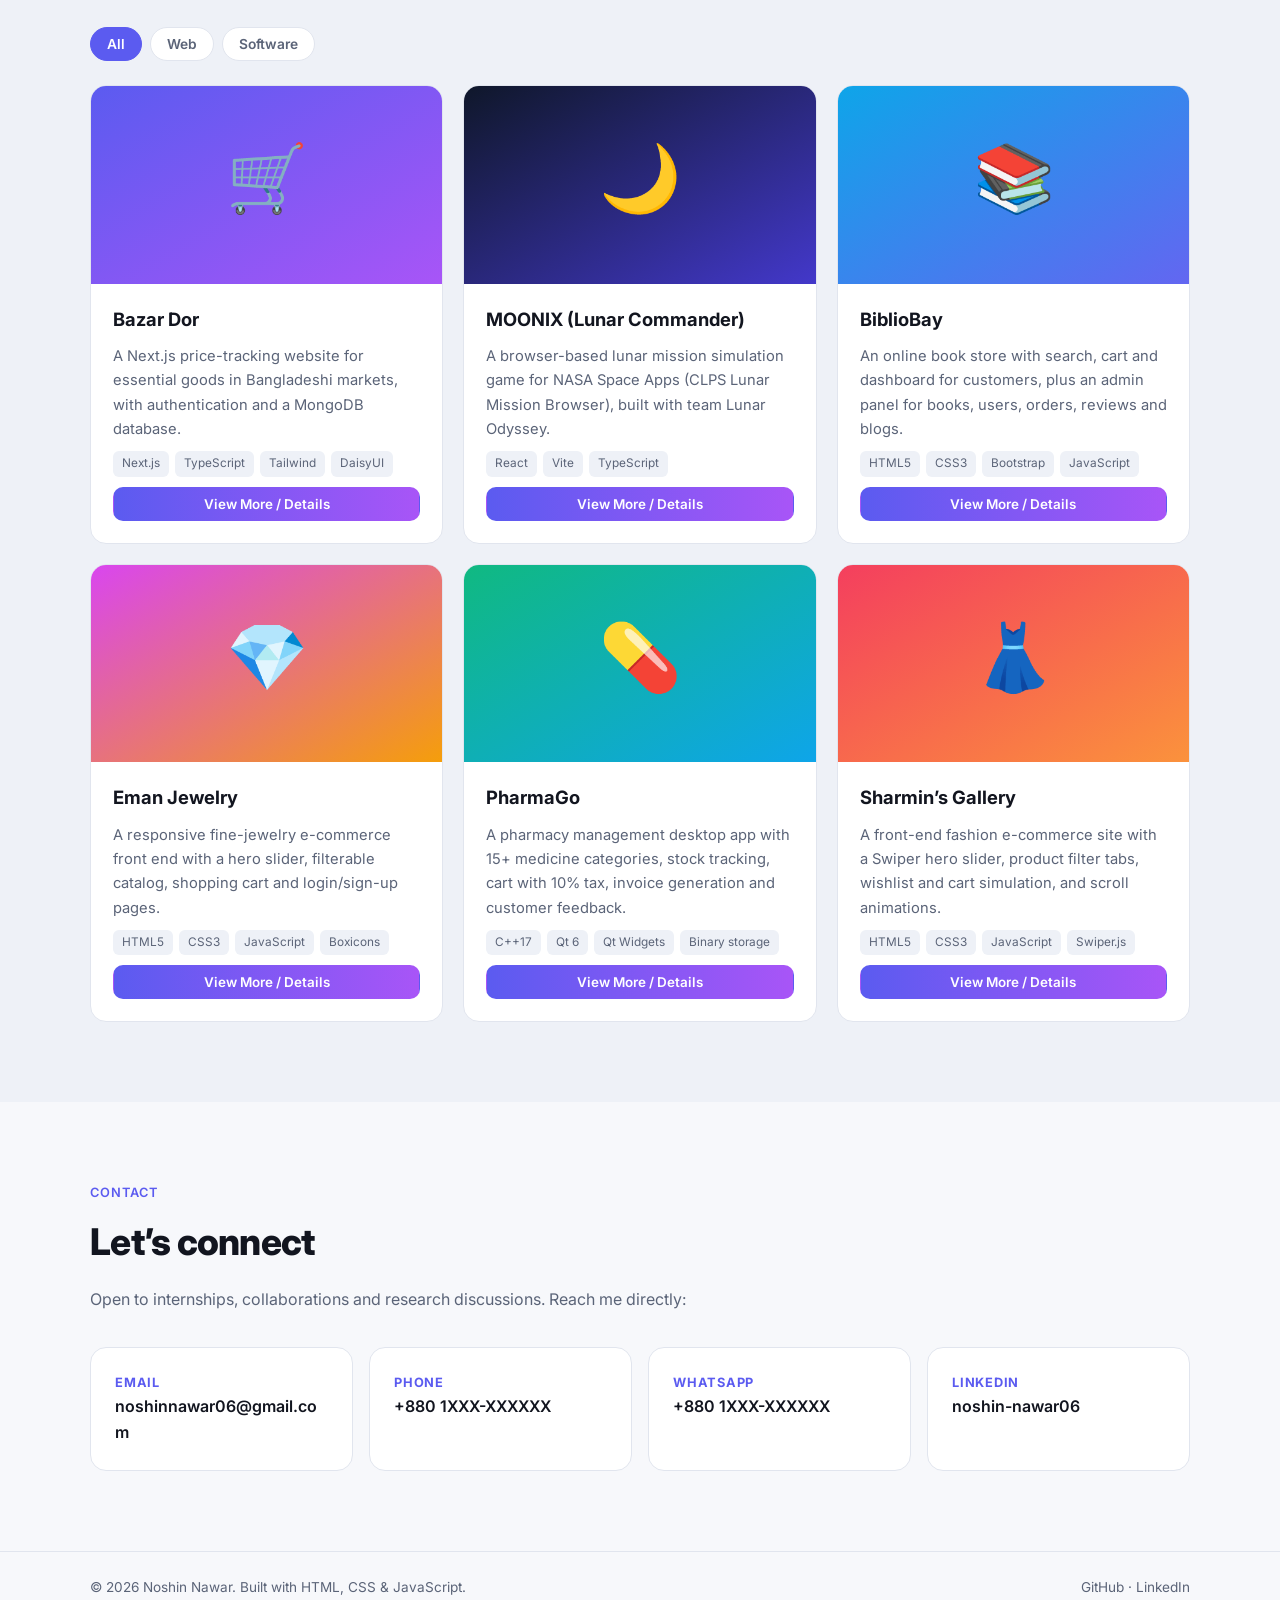
==== commit b5e9e8d3: "rename" ====
--- a/index.html
+++ b/index.html
@@ -1,1176 +1,168 @@
 <!doctype html>
 <html lang="en">
-  <head>
-    <meta charset="UTF-8" />
-    <meta name="viewport" content="width=device-width, initial-scale=1" />
-    <title>Noshin Nawar | CSE Student & Aspiring Software Engineer</title>
-    <meta
-      name="description"
-      content="Portfolio of Noshin Nawar, CSE student at IIUC, MERN stack learner, exploring AI/ML and research."
-    />
-    <link rel="preconnect" href="https://fonts.googleapis.com" />
-    <link rel="preconnect" href="https://fonts.gstatic.com" crossorigin />
-    <link
-      href="https://fonts.googleapis.com/css2?family=Inter:wght@400;500;600;700;800&family=JetBrains+Mono:wght@500&display=swap"
-      rel="stylesheet"
-    />
-    <style>
-      :root {
-        --bg: #f7f8fb;
-        --surface: #ffffff;
-        --surface-2: #eef1f7;
-        --text: #12151f;
-        --muted: #5b6478;
-        --border: #e1e5ee;
-        --accent: #5b5bf0;
-        --accent-2: #a855f7;
-        --accent-soft: rgba(91, 91, 240, 0.1);
-        --shadow: 0 10px 30px rgba(20, 24, 50, 0.08);
-        --radius: 16px;
-      }
-      :root[data-theme="dark"] {
-        --bg: #0c0e16;
-        --surface: #141826;
-        --surface-2: #1b2033;
-        --text: #eceff8;
-        --muted: #9aa3ba;
-        --border: #252b42;
-        --accent: #8b8bff;
-        --accent-2: #c084fc;
-        --accent-soft: rgba(139, 139, 255, 0.14);
-        --shadow: 0 10px 30px rgba(0, 0, 0, 0.35);
-      }
-      * {
-        box-sizing: border-box;
-        margin: 0;
-        padding: 0;
-      }
-      html {
-        scroll-behavior: smooth;
-        scroll-padding-top: 76px;
-      }
-      body {
-        font-family:
-          Inter,
-          system-ui,
-          -apple-system,
-          Segoe UI,
-          sans-serif;
-        background: var(--bg);
-        color: var(--text);
-        line-height: 1.65;
-        -webkit-font-smoothing: antialiased;
-      }
-      a {
-        color: inherit;
-        text-decoration: none;
-      }
-      img {
-        max-width: 100%;
-        display: block;
-      }
-      .container {
-        width: min(1100px, 100% - 40px);
-        margin-inline: auto;
-      }
-      section {
-        padding: 84px 0;
-      }
-      .eyebrow {
-        font-family: "JetBrains Mono", monospace;
-        font-size: 0.8rem;
-        color: var(--accent);
-        letter-spacing: 0.08em;
-        text-transform: uppercase;
-        margin-bottom: 10px;
-      }
-      h2 {
-        font-size: clamp(1.7rem, 3.2vw, 2.3rem);
-        font-weight: 800;
-        letter-spacing: -0.02em;
-        margin-bottom: 14px;
-      }
-      .lead {
-        color: var(--muted);
-        max-width: 640px;
-        margin-bottom: 38px;
-      }
-      .grad {
-        background: linear-gradient(90deg, var(--accent), var(--accent-2));
-        -webkit-background-clip: text;
-        background-clip: text;
-        color: transparent;
-      }
+<head>
+<meta charset="UTF-8">
+<meta name="viewport" content="width=device-width, initial-scale=1, viewport-fit=cover">
+<title>Noshin Nawar | Aspiring Full-Stack Developer</title>
+<meta name="description" content="Portfolio of Noshin Nawar, CSE student at IIUC, MERN stack learner exploring AI/ML and research.">
+<link rel="preconnect" href="https://fonts.googleapis.com"><link rel="preconnect" href="https://fonts.gstatic.com" crossorigin>
+<link href="https://fonts.googleapis.com/css2?family=Inter:wght@400;500;600;700;800&display=swap" rel="stylesheet">
+<style>
+:root{--bg:#f7f8fb;--sf:#fff;--sf2:#eef1f7;--tx:#12151f;--mu:#5b6478;--bd:#e1e5ee;--ac:#5b5bf0;--ac2:#a855f7;--as:rgba(91,91,240,.1);--sh:0 10px 30px rgba(20,24,50,.08);box-sizing:border-box;padding-top:env(safe-area-inset-top,0px);padding-bottom:env(safe-area-inset-bottom,0px)}
+@media(prefers-color-scheme:dark){:root:not([data-theme="light"]){--bg:#0c0e16;--sf:#141826;--sf2:#1b2033;--tx:#eceff8;--mu:#9aa3ba;--bd:#252b42;--ac:#8b8bff;--ac2:#c084fc;--as:rgba(139,139,255,.14);--sh:0 10px 30px rgba(0,0,0,.35);color-scheme:dark}}
+:root[data-theme="dark"]{--bg:#0c0e16;--sf:#141826;--sf2:#1b2033;--tx:#eceff8;--mu:#9aa3ba;--bd:#252b42;--ac:#8b8bff;--ac2:#c084fc;--as:rgba(139,139,255,.14);--sh:0 10px 30px rgba(0,0,0,.35);color-scheme:dark}
+*{box-sizing:border-box;margin:0;padding:0}
+html{scroll-behavior:smooth;scroll-padding-top:76px}
+body{font-family:Inter,system-ui,sans-serif;background:var(--bg);color:var(--tx);line-height:1.65;min-height:100%}
+a{color:inherit;text-decoration:none}img{max-width:100%;display:block}
+.c{width:min(1100px,100% - 40px);margin-inline:auto}
+section{padding:80px 0}.alt{background:var(--sf2)}
+.ey{font-size:.8rem;color:var(--ac);letter-spacing:.08em;text-transform:uppercase;font-weight:600;margin-bottom:8px}
+h2{font-size:clamp(1.7rem,3.2vw,2.3rem);font-weight:800;letter-spacing:-.02em;margin-bottom:14px}
+.lead{color:var(--mu);max-width:640px;margin-bottom:34px}
+.grad{background:linear-gradient(90deg,var(--ac),var(--ac2));-webkit-background-clip:text;background-clip:text;color:transparent}
+header{position:fixed;inset:0 0 auto 0;z-index:50;padding-top:env(safe-area-inset-top,0px);backdrop-filter:blur(14px);background:color-mix(in srgb,var(--bg) 85%,transparent);border-bottom:1px solid var(--bd)}
+.nav{display:flex;align-items:center;justify-content:space-between;height:64px}
+.logo{font-weight:800}.logo span{color:var(--ac)}
+.nav ul{display:flex;gap:22px;list-style:none;font-size:.9rem;font-weight:500;color:var(--mu)}
+.nav ul a:hover{color:var(--tx)}
+.na{display:flex;gap:10px}
+.ib{width:38px;height:38px;border-radius:10px;border:1px solid var(--bd);background:var(--sf);color:var(--tx);cursor:pointer;display:grid;place-items:center;font-size:1rem}
+.ib:hover{border-color:var(--ac)}#mb{display:none}
+.btn{display:inline-flex;align-items:center;gap:8px;padding:12px 22px;border-radius:12px;font:600 .95rem Inter,sans-serif;border:1px solid transparent;cursor:pointer;transition:.2s}
+.btn.p{background:linear-gradient(90deg,var(--ac),var(--ac2));color:#fff}.btn.p:hover{transform:translateY(-2px)}
+.btn.g{border-color:var(--bd);background:var(--sf);color:var(--tx)}.btn.g:hover{border-color:var(--ac);color:var(--ac)}
+.btn.s{padding:8px 14px;font-size:.84rem;border-radius:10px}
+.hero{padding:140px 0 80px}
+.hg{display:grid;grid-template-columns:1.25fr .75fr;gap:44px;align-items:center}
+.bdg{display:inline-block;padding:6px 14px;border-radius:999px;background:var(--as);color:var(--ac);font-size:.82rem;font-weight:600;margin-bottom:16px}
+h1{font-size:clamp(2.1rem,5.5vw,3.6rem);line-height:1.1;font-weight:800;letter-spacing:-.03em;margin-bottom:10px}
+.role{font-size:1.2rem;font-weight:600;margin-bottom:12px}
+.sub{color:var(--mu);max-width:560px;margin-bottom:26px}
+.cta{display:flex;flex-wrap:wrap;gap:12px;margin-bottom:24px}
+.soc{display:flex;gap:10px;flex-wrap:wrap}.soc a{width:auto;padding:0 14px;font-size:.85rem;font-weight:600}
+.av{width:min(280px,70vw);aspect-ratio:1;border-radius:28px;object-fit:cover;border:1px solid var(--bd);box-shadow:var(--sh);justify-self:center}
+.card{background:var(--sf);border:1px solid var(--bd);border-radius:16px;padding:24px;transition:.25s}
+.card:hover{border-color:var(--ac);box-shadow:var(--sh);transform:translateY(-3px)}
+.ag{display:grid;grid-template-columns:1.3fr .9fr;gap:34px;align-items:start}
+.at p{color:var(--mu);margin-bottom:14px}.at strong{color:var(--tx)}
+.st{display:grid;grid-template-columns:repeat(2,1fr);gap:14px}
+.st b{display:block;font-size:1.8rem;font-weight:800}.st span{color:var(--mu);font-size:.85rem}
+.pills{display:flex;flex-wrap:wrap;gap:8px;margin-top:10px}
+.pill{padding:6px 12px;border-radius:999px;font-size:.82rem;background:var(--as);color:var(--ac);font-weight:600}
+.sg{display:grid;grid-template-columns:repeat(auto-fit,minmax(260px,1fr));gap:18px}
+.sg h3{margin-bottom:14px;font-size:1rem}
+.bar{margin-bottom:11px}.bar div{display:flex;justify-content:space-between;font-size:.84rem;margin-bottom:4px}
+.bar i{display:block;height:8px;border-radius:99px;background:var(--sf2);overflow:hidden}
+.bar i b{display:block;height:100%;border-radius:99px;background:linear-gradient(90deg,var(--ac),var(--ac2))}
+.fl{display:flex;flex-wrap:wrap;gap:8px;margin-bottom:24px}
+.f{padding:8px 16px;border-radius:999px;border:1px solid var(--bd);background:var(--sf);color:var(--mu);font:600 .86rem Inter,sans-serif;cursor:pointer}
+.f.on,.f:hover{background:var(--ac);border-color:var(--ac);color:#fff}
+.pg{display:grid;grid-template-columns:repeat(auto-fill,minmax(300px,1fr));gap:20px}
+.pj{display:flex;flex-direction:column;padding:0;overflow:hidden}
+.pj img{width:100%;aspect-ratio:16/9;object-fit:cover}
+.pj .b{padding:20px 22px 22px;display:flex;flex-direction:column;gap:10px;flex:1}
+.pj h3{font-size:1.15rem}.pj p{color:var(--mu);font-size:.92rem}
+.stk{display:flex;flex-wrap:wrap;gap:6px}.stk em{font-style:normal;font-size:.74rem;padding:3px 9px;border-radius:6px;background:var(--sf2);color:var(--mu)}
+.pj .btn{margin-top:auto;justify-content:center}
+.hid{display:none!important}
+.tl{display:grid;gap:16px}.ti{display:grid;grid-template-columns:140px 1fr;gap:18px}
+.td{font-size:.8rem;color:var(--ac);font-weight:600;padding-top:24px}
+.ti h3{font-size:1.05rem;margin-bottom:4px}.ti p{color:var(--mu);font-size:.93rem}
+.cg{display:grid;grid-template-columns:repeat(auto-fit,minmax(230px,1fr));gap:16px}
+.cg b{display:block;font-size:.8rem;color:var(--ac);text-transform:uppercase;letter-spacing:.06em}
+.cg a,.cg span{font-weight:600;word-break:break-word}
+footer{border-top:1px solid var(--bd);padding:24px 0;color:var(--mu);font-size:.85rem}
+footer .c{display:flex;justify-content:space-between;gap:12px;flex-wrap:wrap}
+.dt{padding:110px 0 70px}.dt img{border-radius:20px;width:100%;aspect-ratio:16/6;object-fit:cover;margin:20px 0}
+.dt h3{margin:26px 0 8px}.dt ul{padding-left:20px;color:var(--mu)}.dt li{margin-bottom:6px}.dt p{color:var(--mu)}
+#toast{position:fixed;left:50%;bottom:calc(24px + env(safe-area-inset-bottom,0px));transform:translateX(-50%);background:var(--tx);color:var(--bg);padding:10px 18px;border-radius:10px;font-size:.88rem;opacity:0;pointer-events:none;transition:.3s;z-index:99}
+#toast.on{opacity:1}
+@media(max-width:860px){.hero{padding-top:110px}.hg,.ag{grid-template-columns:1fr}.av{order:-1;width:170px;justify-self:start}
+.nav ul{position:absolute;top:calc(64px + env(safe-area-inset-top,0px));left:0;right:0;flex-direction:column;gap:0;background:var(--bg);border-bottom:1px solid var(--bd);display:none}
+.nav ul.open{display:flex}.nav ul a{display:block;padding:14px 20px}#mb{display:grid}
+.ti{grid-template-columns:1fr;gap:0}.td{padding-top:0;margin-bottom:6px}section{padding:60px 0}}
+</style>
+</head>
+<body>
+<header><div class="c nav"><a href="#home" class="logo">noshin<span>.dev</span></a>
+<ul id="nl"><li><a href="#about">About</a></li><li><a href="#skills">Skills</a></li><li><a href="#education">Education</a></li><li><a href="#experience">Experience</a></li><li><a href="#projects">Projects</a></li><li><a href="#contact">Contact</a></li></ul>
+<div class="na"><button class="ib" id="tb" aria-label="Toggle theme">🌙</button><button class="ib" id="mb" aria-label="Menu">☰</button></div></div></header>
 
-      /* nav */
-      header {
-        position: fixed;
-        inset: 0 0 auto 0;
-        z-index: 50;
-        backdrop-filter: blur(14px);
-        background: color-mix(in srgb, var(--bg) 82%, transparent);
-        border-bottom: 1px solid var(--border);
-      }
-      .nav {
-        display: flex;
-        align-items: center;
-        justify-content: space-between;
-        height: 64px;
-      }
-      .logo {
-        font-weight: 800;
-        letter-spacing: -0.02em;
-      }
-      .logo span {
-        color: var(--accent);
-      }
-      .nav ul {
-        display: flex;
-        gap: 26px;
-        list-style: none;
-        font-size: 0.92rem;
-        font-weight: 500;
-        color: var(--muted);
-      }
-      .nav ul a:hover,
-      .nav ul a.active {
-        color: var(--text);
-      }
-      .nav-actions {
-        display: flex;
-        gap: 10px;
-        align-items: center;
-      }
-      .icon-btn {
-        width: 38px;
-        height: 38px;
-        border-radius: 10px;
-        border: 1px solid var(--border);
-        background: var(--surface);
-        color: var(--text);
-        cursor: pointer;
-        display: grid;
-        place-items: center;
-        font-size: 1rem;
-      }
-      .icon-btn:hover {
-        border-color: var(--accent);
-      }
-      #menuBtn {
-        display: none;
-      }
+<div id="main">
+<section class="hero" id="home"><div class="c hg"><div>
+<div class="bdg">CSE student · open to learning &amp; collaboration</div>
+<h1>Hi, I’m <span class="grad">Noshin Nawar</span></h1>
+<div class="role">Aspiring Full-Stack (MERN) Developer · AI/ML Enthusiast</div>
+<p class="sub">CSE student learning the MERN stack, exploring AI/ML and research, and building projects that solve real problems.</p>
+<div class="cta"><a href="#projects" class="btn p">View my projects →</a><a href="#home" class="btn g" id="cv">View / Download Resume ↓</a></div>
+<div class="soc" id="soc"></div></div>
+<img class="av" id="av" alt="Portrait of Noshin Nawar"></div></section>
 
-      /* buttons */
-      .btn {
-        display: inline-flex;
-        align-items: center;
-        gap: 8px;
-        padding: 12px 22px;
-        border-radius: 12px;
-        font-weight: 600;
-        font-size: 0.95rem;
-        border: 1px solid transparent;
-        cursor: pointer;
-        transition: 0.2s;
-      }
-      .btn.primary {
-        background: linear-gradient(90deg, var(--accent), var(--accent-2));
-        color: #fff;
-      }
-      .btn.primary:hover {
-        transform: translateY(-2px);
-        box-shadow: 0 8px 22px var(--accent-soft);
-      }
-      .btn.ghost {
-        border-color: var(--border);
-        background: var(--surface);
-      }
-      .btn.ghost:hover {
-        border-color: var(--accent);
-        color: var(--accent);
-      }
-      .btn.sm {
-        padding: 8px 14px;
-        font-size: 0.84rem;
-        border-radius: 10px;
-      }
+<section id="about" class="alt"><div class="c"><div class="ey">About me</div><h2>Building things, one project at a time</h2>
+<div class="ag"><div class="at">
+<p>I’m a <strong>Computer Science and Engineering</strong> student at <strong>IIUC</strong>, currently in my 5th semester with a <strong>4.00 CGPA</strong>. My programming journey began with C and C++ and problem solving, and grew into web development through HTML, CSS and JavaScript, then React and the MERN stack with <strong>Programming Hero</strong>.</p>
+<p>I enjoy work that mixes <strong>building and thinking</strong>: shipping full-stack projects, solving problems on Codeforces and LeetCode, and digging into <strong>AI/ML and research</strong>. My first research paper is in progress, with a long-term goal of a fully funded PhD in AI/ML.</p>
+<p>Outside of code I love <strong>art</strong> and <strong>travelling</strong>. I’m curious and persistent, and I like to understand why something works, not only how.</p>
+<div class="pills"><span class="pill">🎨 Art</span><span class="pill">💻 Coding</span><span class="pill">✈️ Travelling</span><span class="pill">🗣 Bangla · English · Arabic (basic)</span></div></div>
+<div class="st"><div class="card"><b class="grad">4.00</b><span>Current CGPA</span></div><div class="card"><b class="grad">5th</b><span>Semester, CSE</span></div><div class="card"><b class="grad">6</b><span>Featured projects</span></div><div class="card"><b class="grad">1</b><span>Research paper (ongoing)</span></div></div></div></div></section>
 
-      /* hero */
-      .hero {
-        padding: 150px 0 90px;
-        position: relative;
-        overflow: hidden;
-      }
-      .hero::before {
-        content: "";
-        position: absolute;
-        width: 520px;
-        height: 520px;
-        right: -140px;
-        top: -120px;
-        background: radial-gradient(
-          circle,
-          var(--accent-soft),
-          transparent 70%
-        );
-        z-index: -1;
-      }
-      .hero-grid {
-        display: grid;
-        grid-template-columns: 1.25fr 0.75fr;
-        gap: 48px;
-        align-items: center;
-      }
-      .badge {
-        display: inline-flex;
-        align-items: center;
-        gap: 8px;
-        padding: 6px 14px;
-        border-radius: 999px;
-        background: var(--accent-soft);
-        color: var(--accent);
-        font-size: 0.82rem;
-        font-weight: 600;
-        margin-bottom: 18px;
-      }
-      .badge i {
-        width: 8px;
-        height: 8px;
-        border-radius: 50%;
-        background: #22c55e;
-        box-shadow: 0 0 0 4px rgba(34, 197, 94, 0.2);
-      }
-      h1 {
-        font-size: clamp(2.2rem, 5.5vw, 3.7rem);
-        line-height: 1.1;
-        font-weight: 800;
-        letter-spacing: -0.03em;
-        margin-bottom: 16px;
-      }
-      .hero p.sub {
-        color: var(--muted);
-        font-size: 1.1rem;
-        max-width: 560px;
-        margin-bottom: 28px;
-      }
-      .hero-cta {
-        display: flex;
-        flex-wrap: wrap;
-        gap: 12px;
-        margin-bottom: 28px;
-      }
-      .socials {
-        display: flex;
-        gap: 10px;
-      }
-      .avatar-wrap {
-        justify-self: center;
-        position: relative;
-      }
-      .avatar {
-        width: min(280px, 70vw);
-        aspect-ratio: 1;
-        border-radius: 28px;
-        object-fit: cover;
-        border: 1px solid var(--border);
-        box-shadow: var(--shadow);
-        background: var(--surface-2);
-      }
-      .avatar-wrap::after {
-        content: "";
-        position: absolute;
-        inset: 14px -14px -14px 14px;
-        border-radius: 28px;
-        border: 2px solid var(--accent);
-        opacity: 0.35;
-        z-index: -1;
-      }
+<section id="skills"><div class="c"><div class="ey">Skills</div><h2>What I work with</h2><p class="lead">Bars show my comfort level in each area.</p><div class="sg" id="sg"></div></div></section>
 
-      /* cards */
-      .card {
-        background: var(--surface);
-        border: 1px solid var(--border);
-        border-radius: var(--radius);
-        padding: 24px;
-        transition: 0.25s;
-      }
-      .card:hover {
-        border-color: var(--accent);
-        box-shadow: var(--shadow);
-        transform: translateY(-3px);
-      }
+<section id="education" class="alt"><div class="c"><div class="ey">Education</div><h2>Educational qualification</h2>
+<div class="card"><h3>B.Sc. in Computer Science &amp; Engineering</h3><p style="color:var(--mu)">International Islamic University Chittagong (IIUC), Chattogram</p><div class="pills"><span class="pill">Ongoing</span><span class="pill">5th semester</span><span class="pill">CGPA 4.00 so far</span></div></div></div></section>
 
-      /* about */
-      .about-grid {
-        display: grid;
-        grid-template-columns: 1.3fr 0.9fr;
-        gap: 36px;
-        align-items: start;
-      }
-      .about-text p {
-        color: var(--muted);
-        margin-bottom: 14px;
-      }
-      .about-text p strong {
-        color: var(--text);
-      }
-      .stats {
-        display: grid;
-        grid-template-columns: repeat(2, 1fr);
-        gap: 14px;
-      }
-      .stat {
-        padding: 20px;
-      }
-      .stat b {
-        display: block;
-        font-size: 1.9rem;
-        font-weight: 800;
-        letter-spacing: -0.02em;
-      }
-      .stat span {
-        color: var(--muted);
-        font-size: 0.85rem;
-      }
-      .edu {
-        margin-top: 22px;
-      }
-      .edu h3 {
-        font-size: 1rem;
-        margin-bottom: 2px;
-      }
-      .edu small {
-        color: var(--muted);
-      }
+<section id="experience"><div class="c"><div class="ey">Experience</div><h2>Experience &amp; activities</h2><p class="lead">Training, competitions and research alongside my studies.</p><div class="tl" id="tl"></div></div></section>
 
-      /* skills */
-      .skill-grid {
-        display: grid;
-        grid-template-columns: repeat(auto-fit, minmax(240px, 1fr));
-        gap: 18px;
-      }
-      .skill-card h3 {
-        font-size: 1rem;
-        margin-bottom: 14px;
-        display: flex;
-        align-items: center;
-        gap: 8px;
-      }
-      .chips {
-        display: flex;
-        flex-wrap: wrap;
-        gap: 8px;
-      }
-      .chip {
-        padding: 6px 12px;
-        border-radius: 999px;
-        font-size: 0.82rem;
-        font-weight: 500;
-        background: var(--surface-2);
-        border: 1px solid var(--border);
-      }
-      .chip.core {
-        background: var(--accent-soft);
-        border-color: transparent;
-        color: var(--accent);
-        font-weight: 600;
-      }
-      .legend {
-        display: flex;
-        gap: 18px;
-        margin-top: 20px;
-        font-size: 0.82rem;
-        color: var(--muted);
-        flex-wrap: wrap;
-      }
-      .legend span::before {
-        content: "";
-        display: inline-block;
-        width: 10px;
-        height: 10px;
-        border-radius: 50%;
-        margin-right: 7px;
-        vertical-align: -1px;
-      }
-      .legend .l-core::before {
-        background: var(--accent);
-      }
-      .legend .l-learn::before {
-        background: var(--border);
-        border: 1px solid var(--muted);
-      }
+<section id="projects" class="alt"><div class="c"><div class="ey">Projects</div><h2>Featured projects</h2><p class="lead">Open a project to see the stack, challenges and future plans.</p>
+<div class="fl" id="fl"></div><div class="pg" id="pg"></div></div></section>
 
-      /* projects */
-      .filters {
-        display: flex;
-        flex-wrap: wrap;
-        gap: 8px;
-        margin-bottom: 26px;
-      }
-      .filter {
-        padding: 8px 16px;
-        border-radius: 999px;
-        border: 1px solid var(--border);
-        background: var(--surface);
-        color: var(--muted);
-        font: inherit;
-        font-size: 0.86rem;
-        font-weight: 600;
-        cursor: pointer;
-      }
-      .filter.on,
-      .filter:hover {
-        background: var(--accent);
-        border-color: var(--accent);
-        color: #fff;
-      }
-      .proj-grid {
-        display: grid;
-        grid-template-columns: repeat(auto-fill, minmax(310px, 1fr));
-        gap: 20px;
-      }
-      .proj {
-        display: flex;
-        flex-direction: column;
-        gap: 12px;
-      }
-      .proj .top {
-        display: flex;
-        justify-content: space-between;
-        align-items: center;
-        gap: 10px;
-      }
-      .proj .tag {
-        font-family: "JetBrains Mono", monospace;
-        font-size: 0.72rem;
-        color: var(--accent);
-        text-transform: uppercase;
-        letter-spacing: 0.06em;
-      }
-      .proj .status {
-        font-size: 0.72rem;
-        padding: 3px 10px;
-        border-radius: 999px;
-        background: var(--surface-2);
-        color: var(--muted);
-        font-weight: 600;
-      }
-      .proj h3 {
-        font-size: 1.2rem;
-        letter-spacing: -0.01em;
-      }
-      .proj p.desc {
-        color: var(--muted);
-        font-size: 0.93rem;
-      }
-      .why {
-        border-left: 3px solid var(--accent);
-        padding: 2px 0 2px 12px;
-        font-size: 0.88rem;
-      }
-      .why b {
-        display: block;
-        font-size: 0.72rem;
-        text-transform: uppercase;
-        letter-spacing: 0.07em;
-        color: var(--accent);
-        margin-bottom: 1px;
-      }
-      .why span {
-        color: var(--muted);
-      }
-      .proj .stack {
-        display: flex;
-        flex-wrap: wrap;
-        gap: 6px;
-        margin-top: auto;
-      }
-      .proj .stack em {
-        font-style: normal;
-        font-size: 0.74rem;
-        padding: 3px 9px;
-        border-radius: 6px;
-        background: var(--surface-2);
-        color: var(--muted);
-      }
-      .proj .links {
-        display: flex;
-        gap: 8px;
-        flex-wrap: wrap;
-        margin-top: 6px;
-      }
-      .hidden {
-        display: none !important;
-      }
+<section id="contact"><div class="c"><div class="ey">Contact</div><h2>Let’s connect</h2><p class="lead">Open to internships, collaborations and research discussions. Reach me directly:</p><div class="cg" id="cg"></div></div></section>
+</div>
 
-      /* timeline */
-      .tl {
-        display: grid;
-        gap: 18px;
-      }
-      .tl-item {
-        display: grid;
-        grid-template-columns: 150px 1fr;
-        gap: 20px;
-        align-items: start;
-      }
-      .tl-date {
-        font-family: "JetBrains Mono", monospace;
-        font-size: 0.8rem;
-        color: var(--accent);
-        padding-top: 24px;
-      }
-      .tl-item h3 {
-        font-size: 1.05rem;
-        margin-bottom: 4px;
-      }
-      .tl-item p {
-        color: var(--muted);
-        font-size: 0.93rem;
-      }
+<div id="detail" class="hid"></div>
+<footer><div class="c"><span>© <span id="yr"></span> Noshin Nawar. Built with HTML, CSS &amp; JavaScript.</span><span id="fl2"></span></div></footer>
+<div id="toast"></div>
 
-      /* contact */
-      .contact {
-        text-align: center;
-      }
-      .contact .lead {
-        margin-inline: auto;
-      }
-      .contact .hero-cta {
-        justify-content: center;
-      }
-      footer {
-        border-top: 1px solid var(--border);
-        padding: 26px 0;
-        color: var(--muted);
-        font-size: 0.85rem;
-      }
-      footer .container {
-        display: flex;
-        justify-content: space-between;
-        gap: 12px;
-        flex-wrap: wrap;
-      }
-
-      .reveal {
-        opacity: 0;
-        transform: translateY(18px);
-        transition: 0.6s ease;
-      }
-      .reveal.in {
-        opacity: 1;
-        transform: none;
-      }
-
-      @media (max-width: 860px) {
-        .hero {
-          padding-top: 120px;
-        }
-        .hero-grid,
-        .about-grid {
-          grid-template-columns: 1fr;
-        }
-        .avatar-wrap {
-          order: -1;
-          justify-self: start;
-        }
-        .avatar {
-          width: 150px;
-          border-radius: 22px;
-        }
-        .nav ul {
-          position: absolute;
-          top: 64px;
-          left: 0;
-          right: 0;
-          flex-direction: column;
-          gap: 0;
-          background: var(--bg);
-          border-bottom: 1px solid var(--border);
-          display: none;
-        }
-        .nav ul.open {
-          display: flex;
-        }
-        .nav ul li a {
-          display: block;
-          padding: 14px 20px;
-        }
-        #menuBtn {
-          display: grid;
-        }
-        .tl-item {
-          grid-template-columns: 1fr;
-          gap: 0;
-        }
-        .tl-date {
-          padding-top: 0;
-          margin-bottom: 6px;
-        }
-        section {
-          padding: 64px 0;
-        }
-      }
-      @media (prefers-reduced-motion: reduce) {
-        * {
-          transition: none !important;
-        }
-        html {
-          scroll-behavior: auto;
-        }
-        .reveal {
-          opacity: 1;
-          transform: none;
-        }
-      }
-    </style>
-  </head>
-  <body>
-    <header>
-      <div class="container nav">
-        <a href="#home" class="logo">noshin<span>.dev</span></a>
-        <ul id="navLinks">
-          <li><a href="#about">About</a></li>
-          <li><a href="#skills">Skills</a></li>
-          <li><a href="#projects">Projects</a></li>
-          <li><a href="#journey">Journey</a></li>
-          <li><a href="#contact">Contact</a></li>
-        </ul>
-        <div class="nav-actions">
-          <button class="icon-btn" id="themeBtn" aria-label="Toggle dark mode">
-            🌙
-          </button>
-          <button class="icon-btn" id="menuBtn" aria-label="Open menu">
-            ☰
-          </button>
-        </div>
-      </div>
-    </header>
-
-    <main id="home">
-      <!-- HERO -->
-      <section class="hero">
-        <div class="container hero-grid">
-          <div>
-            <div class="badge"><i></i><span id="heroBadge"></span></div>
-            <h1>Hi, I'm <span class="grad" id="heroName"></span></h1>
-            <p class="sub" id="heroSub"></p>
-            <div class="hero-cta">
-              <a href="#projects" class="btn primary">View my projects →</a>
-              <a href="#contact" class="btn ghost">Get in touch</a>
-              <a href="assets/Noshin_Nawar_CV.pdf" class="btn ghost" download>
-                Download CV ↓ </a>
-            </div>
-            <div class="socials" id="heroSocials"></div>
-          </div>
-          <div class="avatar-wrap">
-            <img class="avatar" id="avatar" alt="Portrait of Noshin Nawar" />
-          </div>
-        </div>
-      </section>
-
-      <!-- ABOUT -->
-      <section id="about">
-        <div class="container">
-          <div class="eyebrow">01 / About</div>
-          <h2>Building things, one project at a time</h2>
-          <div class="about-grid">
-            <div class="about-text" id="aboutText"></div>
-            <div>
-              <div class="stats" id="stats"></div>
-              <div class="card edu" id="edu"></div>
-            </div>
-          </div>
-        </div>
-      </section>
-
-      <!-- SKILLS -->
-      <section id="skills" style="background: var(--surface-2)">
-        <div class="container">
-          <div class="eyebrow">02 / Skills matrix</div>
-          <h2>What I work with</h2>
-          <p class="lead">
-            Languages, frameworks and tools I use across my projects.
-            Highlighted items are the ones I use most; the rest I am actively
-            learning or growing.
-          </p>
-          <div class="skill-grid" id="skillGrid"></div>
-          <div class="legend">
-            <span class="l-core">Core / used most</span
-            ><span class="l-learn">Learning / growing</span>
-          </div>
-          <div class="hero-cta" id="cpLinks" style="margin-top: 24px"></div>
-        </div>
-      </section>
-
-      <!-- PROJECTS -->
-      <section id="projects">
-        <div class="container">
-          <div class="eyebrow">03 / Featured projects</div>
-          <h2>Projects, and the thinking behind them</h2>
-          <p class="lead">
-            Each project shows what I built and also the problem I was trying to
-            solve.
-          </p>
-          <div class="filters" id="filters"></div>
-          <div class="proj-grid" id="projGrid"></div>
-        </div>
-      </section>
-
-      <!-- JOURNEY -->
-      <section id="journey" style="background: var(--surface-2)">
-        <div class="container">
-          <div class="eyebrow">04 / Journey</div>
-          <h2>Education, research &amp; activities</h2>
-          <p class="lead">
-            Where I study, what I am researching, and the communities I am part
-            of.
-          </p>
-          <div class="tl" id="timeline"></div>
-        </div>
-      </section>
-
-      <!-- CONTACT -->
-      <section id="contact" class="contact">
-        <div class="container">
-          <div class="eyebrow">05 / Contact</div>
-          <h2>Let's connect</h2>
-          <p class="lead">
-            Open to learning opportunities, collaborations, research discussions
-            and internships. The best way to reach me is through LinkedIn or
-            GitHub.
-          </p>
-          <div class="hero-cta" id="contactBtns"></div>
-        </div>
-      </section>
-    </main>
-
-    <footer>
-      <div class="container">
-        <span
-          >© <span id="year"></span> Noshin Nawar. Built with HTML, CSS &amp;
-          JavaScript.</span
-        >
-        <span id="footLinks"></span>
-      </div>
-    </footer>
-
-    <noscript
-      ><p style="padding: 20px; text-align: center">
-        Please enable JavaScript to view this portfolio.
-      </p></noscript
-    >
-
-    <script>
-      /* =====================================================================
-   EDIT YOUR CONTENT HERE. Everything on the page is generated from this
-   one object. Update CGPA, add projects, research, etc. and save.
-   ===================================================================== */
-      const DATA = {
-        name: "Noshin Nawar",
-        badge: "CSE student · open to learning & collaboration",
-        tagline:
-          "CSE student and aspiring software engineer learning the MERN stack, exploring AI/ML and research, and building projects that solve real problems.",
-        avatar: "images/1763734244346.jpg",
-        location: "Chattogram, Bangladesh",
-        links: {
-          github: "https://github.com/NoshinStar",
-          linkedin: "https://www.linkedin.com/in/noshin-nawar06/",
-          leetcode: "https://leetcode.com/u/Noshin06/",
-          codeforces: "https://codeforces.com/profile/Noshin_Nawar17",
-          codechef: "https://www.codechef.com/users/nosh_star_20",
-          cv: "assets/Noshin_Nawar_CV.pdf",
-          email: "noshinnawar06@gmail.com",
-        },
-        about: [
-          "I am a <strong>Computer Science and Engineering</strong> student at <strong>International Islamic University Chittagong (IIUC)</strong>, currently in my 5th semester, and an aspiring software engineer.",
-          "I am learning the <strong>MERN stack</strong> through <strong>Programming Hero</strong> and strengthening my full-stack skills by building and deploying real projects.",
-          "Alongside web development, I enjoy <strong>problem solving</strong> and I am exploring <strong>AI/ML and research</strong>, with my first research paper currently in progress.",
-        ],
-        stats: [
-          { value: "4.00", label: "Current CGPA" },
-          { value: "5th", label: "Semester, CSE" },
-          { value: "6", label: "Featured projects" },
-          { value: "1", label: "Research paper (ongoing)" },
-        ],
-        education: {
-          title: "B.Sc. in Computer Science & Engineering",
-          place: "International Islamic University Chittagong (IIUC)",
-          note: "Ongoing · CGPA 4.00 so far",
-        },
-        skills: [
-          {
-            group: "Programming languages",
-            icon: "💻",
-            items: [
-              ["C", 1],
-              ["C++", 1],
-              ["Python", 1],
-              ["JavaScript", 1],
-              ["TypeScript", 0],
-            ],
-          },
-          {
-            group: "Frontend",
-            icon: "🎨",
-            items: [
-              ["HTML5", 1],
-              ["CSS3", 1],
-              ["React", 1],
-              ["Next.js", 0],
-              ["Tailwind CSS", 1],
-            ],
-          },
-          {
-            group: "Backend & databases",
-            icon: "⚙️",
-            items: [
-              ["Node.js", 0],
-              ["Express.js", 0],
-              ["MongoDB", 0],
-              ["MySQL", 0],
-              ["SQLite", 0],
-              ["Django", 0],
-            ],
-          },
-          {
-            group: "Tools & others",
-            icon: "🔧",
-            items: [
-              ["Git", 1],
-              ["GitHub", 1],
-              ["Postman", 0],
-              ["VS Code", 1],
-              ["Qt", 0],
-              ["Vercel", 0],
-            ],
-          },
-          {
-            group: "Interests",
-            icon: "🔬",
-            items: [
-              ["AI / ML", 0],
-              ["Research", 0],
-              ["Problem solving", 1],
-              ["Competitive programming", 0],
-            ],
-          },
-        ],
-        /* cat: web | ai | systems */
-        projects: [
-          {
-            title: "Bazar Dor",
-            cat: "web",
-            status: "Live",
-            desc: "A Next.js price-tracking website for essential goods in Bangladeshi markets, with authentication and a MongoDB database.",
-            problem:
-              "Daily market prices are scattered and hard to compare, which makes budgeting for essentials difficult.",
-            stack: [
-              "Next.js",
-              "TypeScript",
-              "Tailwind",
-              "DaisyUI",
-              "BetterAuth",
-              "MongoDB",
-            ],
-            live: "https://bazar-dor-phi-ten.vercel.app",
-            repo: "https://github.com/NoshinStar/bazar-dor",
-          },
-          {
-            title: "MOONIX (Lunar Commander)",
-            cat: "web",
-            status: "NASA Space Apps 2026",
-            desc: "A browser-based lunar mission simulation game built for the NASA Space Apps Challenge (CLPS Lunar Mission Browser) with my team Lunar Odyssey.",
-            problem:
-              "Lunar mission data is complex for the public; turning it into an interactive game makes it easier to explore and understand.",
-            stack: ["React", "Vite", "TypeScript"],
-            live: "",
-            repo: "",
-          },
-          {
-            title: "BiblioBay",
-            cat: "web",
-            status: "Live demo",
-            desc: "An online book store with a customer side (search, cart, dashboard) and a full admin panel for books, users, orders, reviews and blogs.",
-            problem:
-              "Small book sellers need a simple way to list books and manage orders without complex tools.",
-            stack: [
-              "HTML5",
-              "CSS3",
-              "Bootstrap",
-              "JavaScript",
-              "localStorage",
-              "Swiper",
-            ],
-            live: "https://noshinstar.github.io/BIBLIOBAY/",
-            repo: "https://github.com/NoshinStar/BIBLIOBAY",
-          },
-          {
-            title: "Eman Jewelry",
-            cat: "web",
-            status: "Live demo",
-            desc: "A responsive fine-jewelry e-commerce front end with a hero slider, filterable catalog, shopping cart and login/sign-up pages.",
-            problem:
-              "Premium products need an elegant, easy-to-browse storefront that works well on phones as well as desktops.",
-            stack: ["HTML5", "CSS3", "JavaScript", "Boxicons"],
-            live: "https://noshinstar.github.io/Eman-Jewelry-Exquisite-Fine-Jewelry-E-commerce-Store/",
-            repo: "https://github.com/NoshinStar/Eman-Jewelry-Exquisite-Fine-Jewelry-E-commerce-Store",
-          },
-          {
-            title: "PharmaGo",
-            cat: "systems",
-            status: "Desktop app",
-            desc: "A pharmacy management desktop app with 15+ medicine categories, stock tracking, cart with 10% tax, invoice generation and customer feedback.",
-            problem:
-              "Pharmacies need quick stock checks and accurate billing so customers are served correctly.",
-            stack: ["C++17", "Qt 6", "Qt Widgets", "Binary storage"],
-            live: "",
-            repo: "https://github.com/NoshinStar/PharmaGo---Pharmacy-Management-System",
-          },
-          {
-            title: "Sharmin's Gallery",
-            cat: "web",
-            status: "Educational",
-            desc: "A front-end fashion e-commerce site with a Swiper hero slider, product filtering tabs, wishlist and cart simulation, and scroll animations.",
-            problem:
-              "Practice project to learn how a polished, animated shopping experience is structured with plain HTML, CSS and JavaScript.",
-            stack: ["HTML5", "CSS3", "JavaScript", "Swiper.js"],
-            live: "",
-            repo: "https://github.com/NoshinStar/Sharmins-Gallery-Fashion-E-Commerce-Project",
-          },
-        ],
-        journey: [
-          {
-            date: "In progress",
-            title: "Research Paper #1",
-            text: "Working on my first research paper. Title and venue will be added here when ready.",
-          },
-          {
-            date: "Ongoing",
-            title: "MERN Stack Development, Programming Hero",
-            text: "Learning full-stack web development with MongoDB, Express, React and Node.js, and shipping assignments and deployed projects.",
-          },
-          {
-            date: "2026",
-            title: "NASA Space Apps Challenge, Bangladesh",
-            text: "Building MOONIX with team Lunar Odyssey for the CLPS Lunar Mission Browser challenge.",
-          },
-          {
-            date: "Ongoing",
-            title: "B.Sc. in CSE, IIUC",
-            text: "5th semester, maintaining a CGPA of 4.00 while building projects and practicing problem solving.",
-          },
-        ],
-      };
-
-      /* ============================ RENDERING ============================ */
-      const $ = (s) => document.querySelector(s);
-      const esc = (s) =>
-        String(s).replace(
-          /[&<>"']/g,
-          (c) =>
-            ({
-              "&": "&amp;",
-              "<": "&lt;",
-              ">": "&gt;",
-              '"': "&quot;",
-              "'": "&#39;",
-            })[c],
-        );
-      const ico = {
-        github:
-          '<svg width="18" height="18" viewBox="0 0 24 24" fill="currentColor"><path d="M12 .5C5.7.5.5 5.7.5 12c0 5.1 3.3 9.4 7.9 10.9.6.1.8-.3.8-.6v-2c-3.2.7-3.9-1.5-3.9-1.5-.5-1.3-1.3-1.7-1.3-1.7-1-.7.1-.7.1-.7 1.2.1 1.8 1.2 1.8 1.2 1 1.8 2.8 1.3 3.4 1 .1-.8.4-1.3.8-1.6-2.6-.3-5.3-1.3-5.3-5.7 0-1.3.5-2.3 1.2-3.1-.1-.3-.5-1.5.1-3.1 0 0 1-.3 3.2 1.2a11 11 0 0 1 5.8 0c2.2-1.5 3.2-1.2 3.2-1.2.6 1.6.2 2.8.1 3.1.8.8 1.2 1.8 1.2 3.1 0 4.4-2.7 5.4-5.300 5.700.4.4.8 1.100.8 2.200v3.300c0 .3.2.7.8.6A11.500 11.500 0 0 0 23.500 12C23.500 5.700 18.300.5 12 .5z"/></svg>',
-        linkedin:
-          '<svg width="18" height="18" viewBox="0 0 24 24" fill="currentColor"><path d="M20.4 20.5h-3.6v-5.6c0-1.300 0-3-1.800-3s-2.100 1.400-2.100 2.900v5.700H9.300V9h3.400v1.600c.5-.9 1.600-1.800 3.400-1.800 3.600 0 4.300 2.400 4.300 5.500v6.200zM5.300 7.400a2.100 2.100 0 1 1 0-4.200 2.100 2.100 0 0 1 0 4.200zM7.100 20.500H3.600V9h3.500v11.500zM22.200 0H1.800C.8 0 0 .8 0 1.700v20.600c0 .9.8 1.700 1.800 1.700h20.400c1 0 1.800-.8 1.800-1.700V1.700C24 .8 23.200 0 22.200 0z"/></svg>',
-        mail: '<svg width="18" height="18" viewBox="0 0 24 24" fill="none" stroke="currentColor" stroke-width="2"><rect x="3" y="5" width="18" height="14" rx="2"/><path d="m3 7 9 6 9-6"/></svg>',
-      };
-      const L = DATA.links;
-
-      // hero
-      document.title =
-        DATA.name + " | CSE Student & Aspiring Software Engineer";
-      $("#heroName").textContent = DATA.name;
-      $("#heroBadge").textContent = DATA.badge;
-      $("#heroSub").textContent = DATA.tagline;
-      const av = $("#avatar");
-      av.src = DATA.avatar;
-      av.onerror = () => {
-        av.onerror = null;
-        av.src =
-          "data:image/svg+xml;utf8," +
-          encodeURIComponent(
-            '<svg xmlns="http://www.w3.org/2000/svg" width="400" height="400"><rect width="400" height="400" fill="#5b5bf0"/><text x="50%" y="55%" font-family="Arial" font-size="150" fill="#fff" text-anchor="middle" dominant-baseline="middle">NN</text></svg>',
-          );
-      };
-      const social = (href, icon, label, cls = "icon-btn") =>
-        `<a class="${cls}" href="${esc(href)}" target="_blank" rel="noopener" aria-label="${label}" title="${label}">${icon}</a>`;
-      $("#heroSocials").innerHTML =
-        social(L.github, ico.github, "GitHub") +
-        social(L.linkedin, ico.linkedin, "LinkedIn") +
-        (L.email ? social("mailto:" + L.email, ico.mail, "Email") : "");
-
-      // about
-      $("#aboutText").innerHTML =
-        DATA.about.map((p) => `<p>${p}</p>`).join("") +
-        `<p>📍 ${esc(DATA.location)}</p>`;
-      $("#stats").innerHTML = DATA.stats
-        .map(
-          (s) =>
-            `<div class="card stat"><b class="grad">${esc(s.value)}</b><span>${esc(s.label)}</span></div>`,
-        )
-        .join("");
-      $("#edu").innerHTML =
-        `<div class="eyebrow" style="margin-bottom:6px">Education</div><h3>${esc(DATA.education.title)}</h3><div>${esc(DATA.education.place)}</div><small>${esc(DATA.education.note)}</small>`;
-
-      // skills
-      $("#skillGrid").innerHTML = DATA.skills
-        .map(
-          (g) => `
-  <div class="card skill-card">
-    <h3><span>${g.icon}</span>${esc(g.group)}</h3>
-    <div class="chips">${g.items.map(([n, core]) => `<span class="chip${core ? " core" : ""}">${esc(n)}</span>`).join("")}</div>
-  </div>`,
-        )
-        .join("");
-
-      $("#cpLinks").innerHTML = [
-        ["LeetCode", L.leetcode],
-        ["Codeforces", L.codeforces],
-        ["CodeChef", L.codechef],
-      ]
-        .map(
-          ([name, url]) =>
-            `<a class="btn ghost sm" href="${esc(url)}"
-      target="_blank" rel="noopener noreferrer">${name} ↗</a>`,
-        )
-        .join("");
-
-      // projects
-      const cats = { all: "All", web: "Web", systems: "Software / Desktop" };
-      $("#filters").innerHTML = Object.entries(cats)
-        .map(
-          ([k, v], i) =>
-            `<button class="filter${i === 0 ? " on" : ""}" data-f="${k}">${v}</button>`,
-        )
-        .join("");
-      $("#projGrid").innerHTML = DATA.projects
-        .map(
-          (p) => `
-  <article class="card proj" data-cat="${p.cat}">
-    <div class="top"><span class="tag">${esc(cats[p.cat] || p.cat)}</span><span class="status">${esc(p.status)}</span></div>
-    <h3>${esc(p.title)}</h3>
-    <p class="desc">${esc(p.desc)}</p>
-    <div class="why"><b>Problem it solves</b><span>${esc(p.problem)}</span></div>
-    <div class="stack">${p.stack.map((s) => `<em>${esc(s)}</em>`).join("")}</div>
-    <div class="links">
-      ${p.live ? `<a class="btn primary sm" href="${esc(p.live)}" target="_blank" rel="noopener">Live demo ↗</a>` : ""}
-      ${p.repo ? `<a class="btn ghost sm" href="${esc(p.repo)}" target="_blank" rel="noopener">Code ↗</a>` : ""}
-      ${!p.live && !p.repo ? `<a class="btn ghost sm" href="${esc(L.github)}" target="_blank" rel="noopener">More on GitHub ↗</a>` : ""}
-    </div>
-  </article>`,
-        )
-        .join("");
-      document.querySelectorAll(".filter").forEach((b) =>
-        b.addEventListener("click", () => {
-          document
-            .querySelectorAll(".filter")
-            .forEach((x) => x.classList.toggle("on", x === b));
-          document
-            .querySelectorAll(".proj")
-            .forEach((c) =>
-              c.classList.toggle(
-                "hidden",
-                b.dataset.f !== "all" && c.dataset.cat !== b.dataset.f,
-              ),
-            );
-        }),
-      );
-
-      // journey
-      $("#timeline").innerHTML = DATA.journey
-        .map(
-          (j) => `
-  <div class="tl-item"><div class="tl-date">${esc(j.date)}</div>
-  <div class="card"><h3>${esc(j.title)}</h3><p>${esc(j.text)}</p></div></div>`,
-        )
-        .join("");
-
-      // contact + footer
-      $("#contactBtns").innerHTML =
-        `<a class="btn primary" href="${esc(L.linkedin)}" target="_blank" rel="noopener">${ico.linkedin} LinkedIn</a>` +
-        `<a class="btn ghost" href="${esc(L.github)}" target="_blank" rel="noopener">${ico.github} GitHub</a>` +
-        (L.email
-          ? `<a class="btn ghost" href="mailto:${esc(L.email)}">${ico.mail} Email me</a>`
-          : "");
-      $("#footLinks").innerHTML =
-        `<a href="${esc(L.github)}" target="_blank" rel="noopener">GitHub</a> · <a href="${esc(L.linkedin)}" target="_blank" rel="noopener">LinkedIn</a>`;
-      $("#year").textContent = new Date().getFullYear();
-
-      /* ============================ BEHAVIOUR ============================ */
-      // theme
-      const root = document.documentElement,
-        tb = $("#themeBtn");
-      let saved = null;
-      try {
-        saved = localStorage.getItem("theme");
-      } catch (e) {}
-      const initial =
-        saved ||
-        (matchMedia("(prefers-color-scheme: dark)").matches ? "dark" : "light");
-      const setTheme = (t) => {
-        root.dataset.theme = t;
-        tb.textContent = t === "dark" ? "☀️" : "🌙";
-        try {
-          localStorage.setItem("theme", t);
-        } catch (e) {}
-      };
-      setTheme(initial);
-      tb.addEventListener("click", () =>
-        setTheme(root.dataset.theme === "dark" ? "light" : "dark"),
-      );
-
-      // mobile menu
-      const nl = $("#navLinks");
-      $("#menuBtn").addEventListener("click", () =>
-        nl.classList.toggle("open"),
-      );
-      nl.querySelectorAll("a").forEach((a) =>
-        a.addEventListener("click", () => nl.classList.remove("open")),
-      );
-
-      // reveal on scroll + active link
-      const targets = document.querySelectorAll(".card, .about-text, .filters");
-      targets.forEach((t) => t.classList.add("reveal"));
-      if ("IntersectionObserver" in window) {
-        const io = new IntersectionObserver(
-          (es) =>
-            es.forEach((e) => {
-              if (e.isIntersecting) {
-                e.target.classList.add("in");
-                io.unobserve(e.target);
-              }
-            }),
-          { threshold: 0.08 },
-        );
-        targets.forEach((t) => io.observe(t));
-        const links = [...nl.querySelectorAll("a")];
-        const so = new IntersectionObserver(
-          (es) =>
-            es.forEach((e) => {
-              if (e.isIntersecting)
-                links.forEach((a) =>
-                  a.classList.toggle(
-                    "active",
-                    a.getAttribute("href") === "#" + e.target.id,
-                  ),
-                );
-            }),
-          { rootMargin: "-45% 0px -50% 0px" },
-        );
-        document.querySelectorAll("section[id]").forEach((s) => so.observe(s));
-      } else {
-        targets.forEach((t) => t.classList.add("in"));
-      }
-    </script>
-  </body>
+<script>
+const L={github:"https://github.com/NoshinStar",linkedin:"https://www.linkedin.com/in/noshin-nawar06/",codeforces:"https://codeforces.com/profile/Noshin_Nawar17",leetcode:"https://leetcode.com/u/Noshin06/",email:"noshinnawar06@gmail.com",phone:"+880 1XXX-XXXXXX",wa:"8801XXXXXXXXX"};
+const skills=[["Languages",[["C / C++",100],["Python",50],["JavaScript",80],["TypeScript",60]]],["Frontend",[["HTML5 / CSS3",90],["React",50],["Tailwind CSS",80],["Next.js",50]]],["Backend & databases",[["Node.js / Express",40],["MongoDB",80],["MySQL / SQLite",80]]],["Tools",[["Git & GitHub",80],["VS Code",90],["Postman",40],["Qt (C++)",60]]]];
+const exp=[["In progress","Research paper","Working with classmates on a medical-domain RAG system paper, plus a growing interest in Bangla NLP."],["Ongoing","MERN Stack Bootcamp, Programming Hero","Full-stack training with MongoDB, Express, React and Node.js, building and deploying assignments."],["2026","NASA Space Apps Challenge, Bangladesh","Building MOONIX with team Lunar Odyssey for the CLPS Lunar Mission Browser challenge."],["Ongoing","Competitive programming","Codeforces, LeetCode and CodeChef practice to sharpen problem solving."]];
+const P=[
+{id:"bazar-dor",t:"Bazar Dor",c:"Web",e:"🛒",g:"#5b5bf0,#a855f7",d:"A Next.js price-tracking website for essential goods in Bangladeshi markets, with authentication and a MongoDB database.",s:["Next.js","TypeScript","Tailwind","DaisyUI","BetterAuth","MongoDB"],live:"https://bazar-dor-phi-ten.vercel.app",repo:"https://github.com/NoshinStar/bazar-dor",ch:["Designing the data model so prices can be compared across markets and dates.","Setting up secure authentication and protected routes.","Keeping the UI fast and readable on small phones."],fu:["Price history charts and alerts.","Crowd-sourced price updates with moderation.","Bangla language support."]},
+{id:"moonix",t:"MOONIX (Lunar Commander)",c:"Web",e:"🌙",g:"#0f172a,#4338ca",d:"A browser-based lunar mission simulation game for NASA Space Apps (CLPS Lunar Mission Browser), built with team Lunar Odyssey.",s:["React","Vite","TypeScript"],live:"",repo:"",ch:["Turning complex lunar mission data into simple player decisions.","Coordinating components and styling across a six-person team.","Balancing realism with fun gameplay."],fu:["More landing sites and equipment options.","Richer 3D-style visuals.","A learning section with real NASA data."]},
+{id:"bibliobay",t:"BiblioBay",c:"Web",e:"📚",g:"#0ea5e9,#6366f1",d:"An online book store with search, cart and dashboard for customers, plus an admin panel for books, users, orders, reviews and blogs.",s:["HTML5","CSS3","Bootstrap","JavaScript","localStorage","Swiper"],live:"https://noshinstar.github.io/BIBLIOBAY/",repo:"https://github.com/NoshinStar/BIBLIOBAY",ch:["Managing cart and order state with only localStorage.","Building a full admin panel without a backend.","Keeping many pages visually consistent."],fu:["Real backend with Node.js and MongoDB.","Online payment integration.","User accounts with real authentication."]},
+{id:"eman-jewelry",t:"Eman Jewelry",c:"Web",e:"💎",g:"#d946ef,#f59e0b",d:"A responsive fine-jewelry e-commerce front end with a hero slider, filterable catalog, shopping cart and login/sign-up pages.",s:["HTML5","CSS3","JavaScript","Boxicons"],live:"https://noshinstar.github.io/Eman-Jewelry-Exquisite-Fine-Jewelry-E-commerce-Store/",repo:"https://github.com/NoshinStar/Eman-Jewelry-Exquisite-Fine-Jewelry-E-commerce-Store",ch:["Making the catalog filtering smooth and responsive.","Creating an elegant layout that works on phones.","Handling cart logic in plain JavaScript."],fu:["Connect to a database and checkout.","Product search and wishlists.","Move the project to React."]},
+{id:"pharmago",t:"PharmaGo",c:"Software",e:"💊",g:"#10b981,#0ea5e9",d:"A pharmacy management desktop app with 15+ medicine categories, stock tracking, cart with 10% tax, invoice generation and customer feedback.",s:["C++17","Qt 6","Qt Widgets","Binary storage"],live:"",repo:"https://github.com/NoshinStar/PharmaGo---Pharmacy-Management-System",ch:["Persisting stock and invoices reliably in binary files.","Designing a clear Qt interface for fast billing.","Keeping tax and total calculations accurate."],fu:["Move storage to a real database.","Expiry-date alerts and reports.","User roles for staff and admin."]},
+{id:"sharmins-gallery",t:"Sharmin’s Gallery",c:"Web",e:"👗",g:"#f43f5e,#fb923c",d:"A front-end fashion e-commerce site with a Swiper hero slider, product filter tabs, wishlist and cart simulation, and scroll animations.",s:["HTML5","CSS3","JavaScript","Swiper.js"],live:"",repo:"https://github.com/NoshinStar/Sharmins-Gallery-Fashion-E-Commerce-Project",ch:["Smooth scroll animations without hurting performance.","Wishlist and cart simulation without a backend.","Responsive product grids."],fu:["Deploy a live demo.","Add a real backend and accounts.","Product detail pages and reviews."]}];
+const $=s=>document.querySelector(s),svg=(g,e)=>{const[a,b]=g.split(",");return"data:image/svg+xml;utf8,"+encodeURIComponent(`<svg xmlns="http://www.w3.org/2000/svg" width="640" height="360"><defs><linearGradient id="g" x1="0" y1="0" x2="1" y2="1"><stop offset="0" stop-color="${a}"/><stop offset="1" stop-color="${b}"/></linearGradient></defs><rect width="640" height="360" fill="url(#g)"/><text x="320" y="210" font-size="120" text-anchor="middle">${e}</text></svg>`)};
+const toast=m=>{const t=$("#toast");t.textContent=m;t.classList.add("on");setTimeout(()=>t.classList.remove("on"),2600)};
+$("#av").src="images/1763734244346.jpg";$("#av").onerror=function(){this.onerror=null;this.src="data:image/svg+xml;utf8,"+encodeURIComponent('<svg xmlns="http://www.w3.org/2000/svg" width="400" height="400"><rect width="400" height="400" fill="#5b5bf0"/><text x="50%" y="55%" font-family="Arial" font-size="150" fill="#fff" text-anchor="middle" dominant-baseline="middle">NN</text></svg>')};
+$("#cv").addEventListener("click",e=>{e.preventDefault();toast("Resume will be available soon.")});
+const lk=(u,n)=>`<a class="ib" href="${u}" target="_blank" rel="noopener">${n}</a>`;
+$("#soc").innerHTML=lk(L.github,"GitHub")+lk(L.linkedin,"LinkedIn")+lk(L.codeforces,"Codeforces")+lk(L.leetcode,"LeetCode");
+$("#sg").innerHTML=skills.map(([g,i])=>`<div class="card"><h3>${g}</h3>${i.map(([n,v])=>`<div class="bar"><div><span>${n}</span><span>${v}%</span></div><i><b style="width:${v}%"></b></i></div>`).join("")}</div>`).join("");
+$("#tl").innerHTML=exp.map(x=>`<div class="ti"><div class="td">${x[0]}</div><div class="card"><h3>${x[1]}</h3><p>${x[2]}</p></div></div>`).join("");
+const cats=["All","Web","Software"];
+$("#fl").innerHTML=cats.map((c,i)=>`<button class="f${i?"":" on"}" data-f="${c}">${c}</button>`).join("");
+$("#pg").innerHTML=P.map(p=>`<article class="card pj" data-c="${p.c}"><img alt="${p.t}" src="${svg(p.g,p.e)}"><div class="b"><h3>${p.t}</h3><p>${p.d}</p><div class="stk">${p.s.slice(0,4).map(x=>`<em>${x}</em>`).join("")}</div><a class="btn p s" href="#p-${p.id}">View More / Details</a></div></article>`).join("");
+document.querySelectorAll(".f").forEach(b=>b.onclick=()=>{document.querySelectorAll(".f").forEach(x=>x.classList.toggle("on",x===b));document.querySelectorAll(".pj").forEach(c=>c.classList.toggle("hid",b.dataset.f!=="All"&&c.dataset.c!==b.dataset.f))});
+const box=(l,v,h)=>`<div class="card"><b>${l}</b><a href="${h}" target="_blank" rel="noopener">${v}</a></div>`;
+$("#cg").innerHTML=box("Email",L.email,"mailto:"+L.email)+box("Phone",L.phone,"tel:"+L.phone.replace(/[^+\d]/g,""))+box("WhatsApp",L.phone,"https://wa.me/"+L.wa)+box("LinkedIn","noshin-nawar06",L.linkedin);
+$("#fl2").innerHTML=`<a href="${L.github}" target="_blank" rel="noopener">GitHub</a> · <a href="${L.linkedin}" target="_blank" rel="noopener">LinkedIn</a>`;
+$("#yr").textContent=new Date().getFullYear();
+const ul=l=>`<ul>${l.map(x=>`<li>${x}</li>`).join("")}</ul>`;
+function route(){const h=location.hash.slice(1),p=P.find(x=>"p-"+x.id===h);
+ if(p){$("#main").classList.add("hid");const d=$("#detail");d.classList.remove("hid");
+  d.innerHTML=`<div class="c dt"><a href="#projects" class="btn g s">← Back to projects</a><h2 style="margin-top:20px">${p.t}</h2><img alt="${p.t}" src="${svg(p.g,p.e)}"><h3>Tech stack</h3><div class="stk">${p.s.map(x=>`<em>${x}</em>`).join("")}</div><h3>Description</h3><p>${p.d}</p><h3>Links</h3><div class="cta">${p.live?`<a class="btn p s" href="${p.live}" target="_blank" rel="noopener">Live project ↗</a>`:`<span class="btn g s">Live link coming soon</span>`}${p.repo?`<a class="btn g s" href="${p.repo}" target="_blank" rel="noopener">GitHub repo (client) ↗</a>`:`<span class="btn g s">Repo link coming soon</span>`}</div><h3>Challenges faced</h3>${ul(p.ch)}<h3>Future plans &amp; improvements</h3>${ul(p.fu)}</div>`;scrollTo(0,0)}
+ else{const was=$("#main").classList.contains("hid");$("#main").classList.remove("hid");$("#detail").classList.add("hid");const t=h&&document.getElementById(h);if(t)setTimeout(()=>t.scrollIntoView(),was?30:0);else if(was)scrollTo(0,0)}}
+addEventListener("hashchange",route);route();
+const r=document.documentElement;let sv=null;try{sv=localStorage.getItem("theme")}catch(e){}
+const st=t=>{r.dataset.theme=t;$("#tb").textContent=t==="dark"?"☀️":"🌙";try{localStorage.setItem("theme",t)}catch(e){}};
+st(sv||(matchMedia("(prefers-color-scheme: dark)").matches?"dark":"light"));
+$("#tb").onclick=()=>st(r.dataset.theme==="dark"?"light":"dark");
+$("#mb").onclick=()=>$("#nl").classList.toggle("open");
+document.querySelectorAll("#nl a").forEach(a=>a.onclick=()=>$("#nl").classList.remove("open"));
+</script>
+</body>
 </html>
